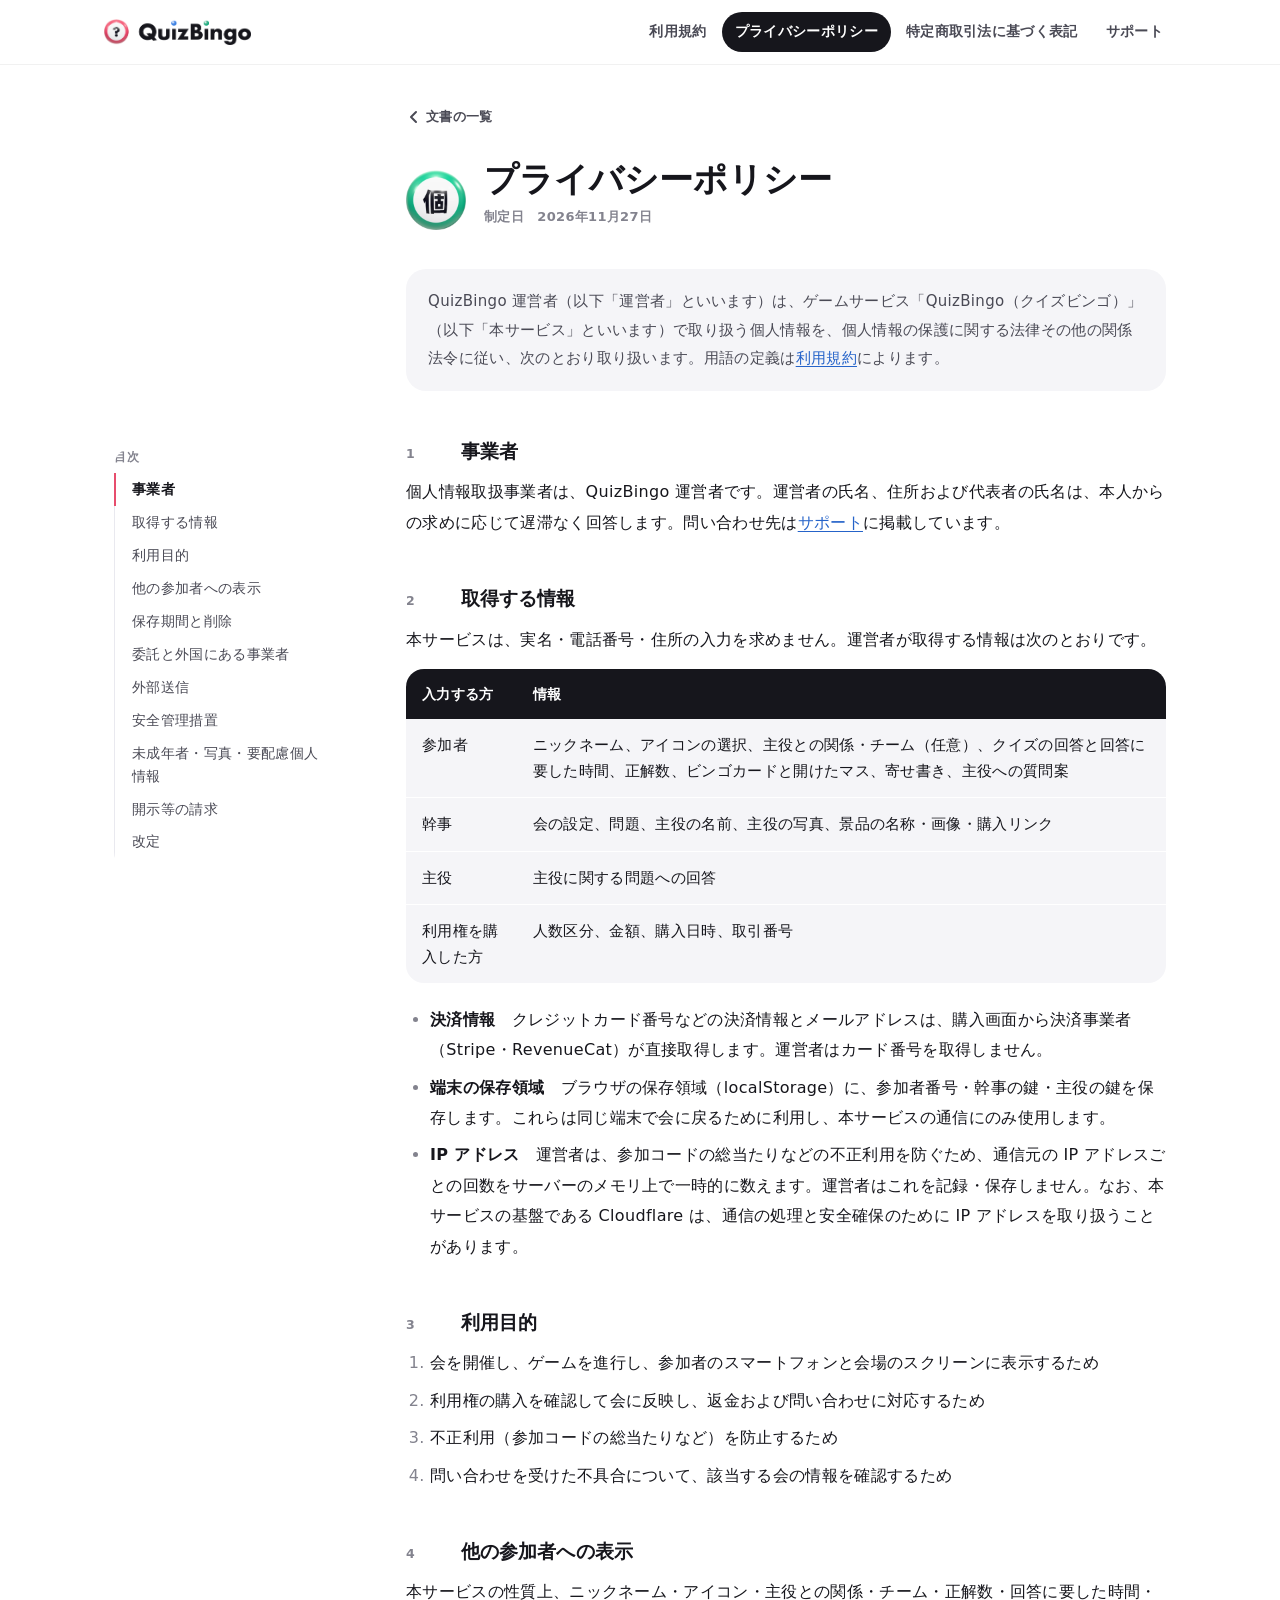
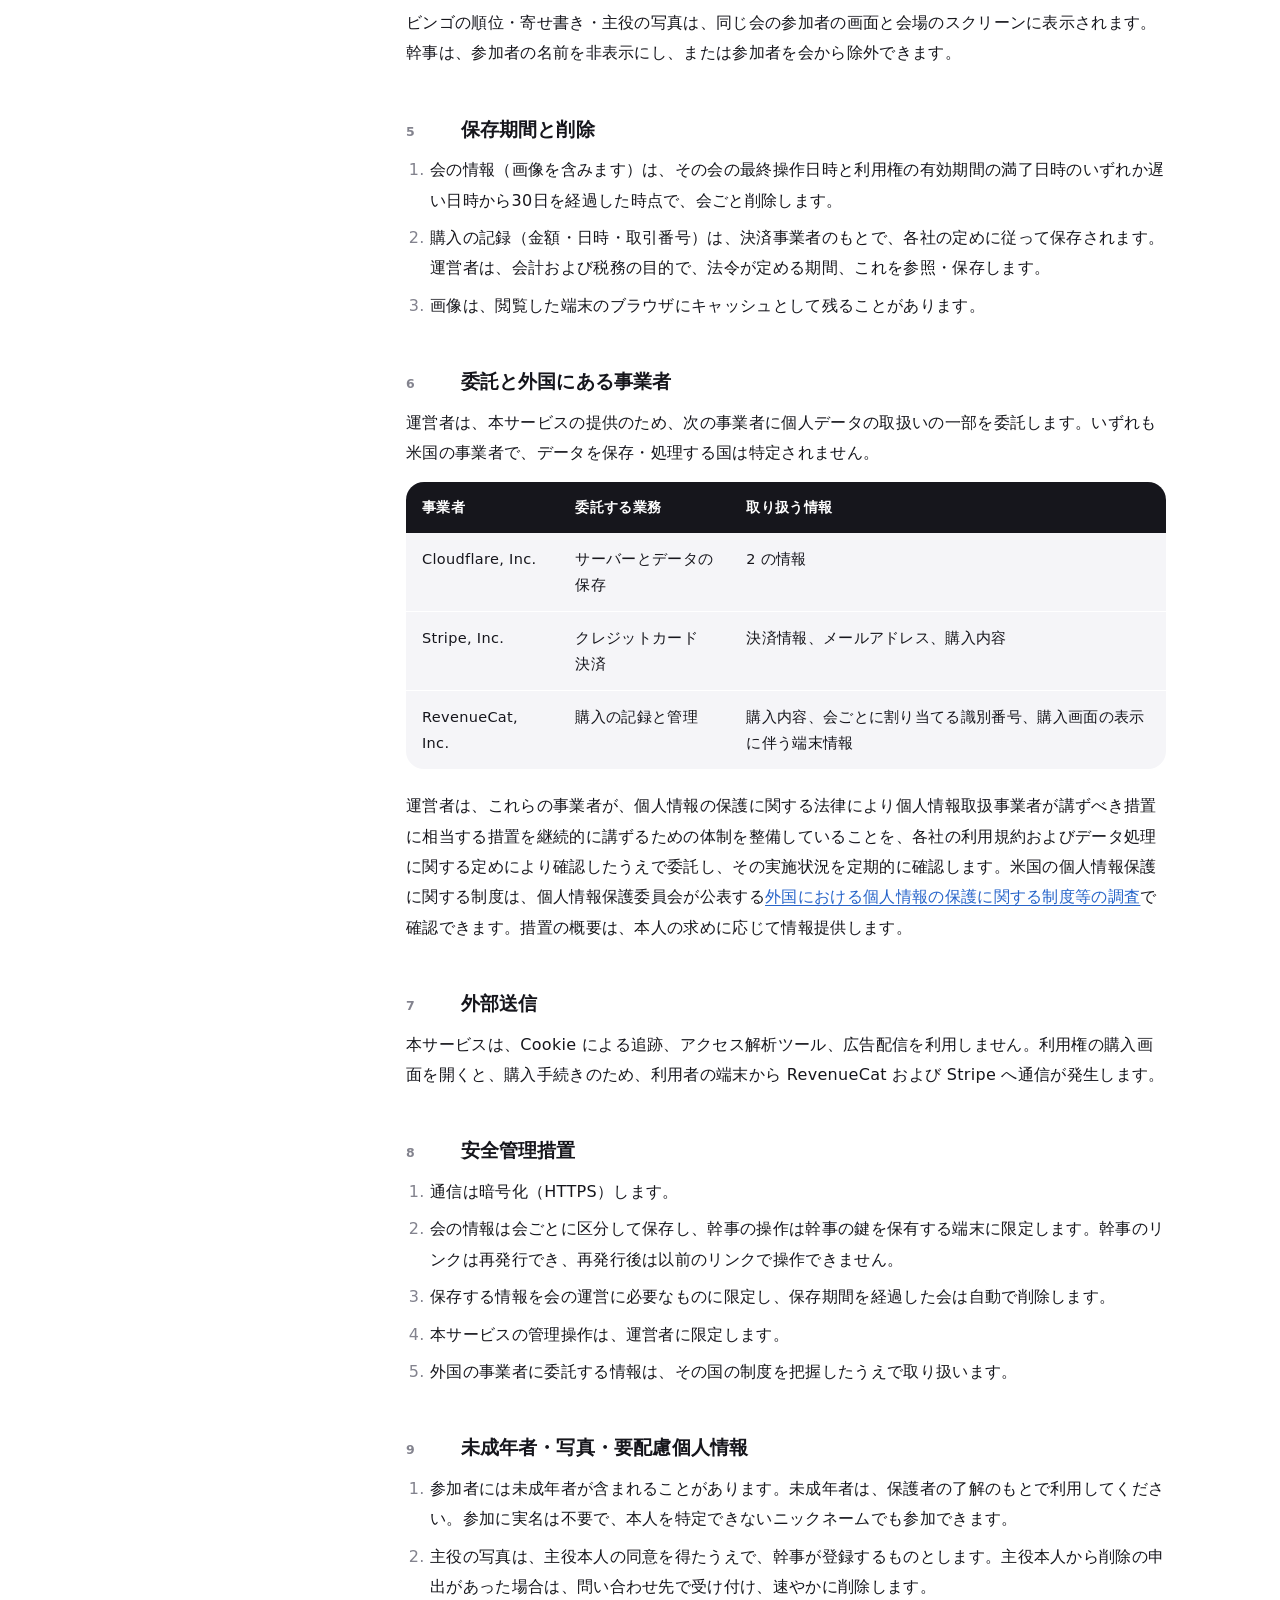
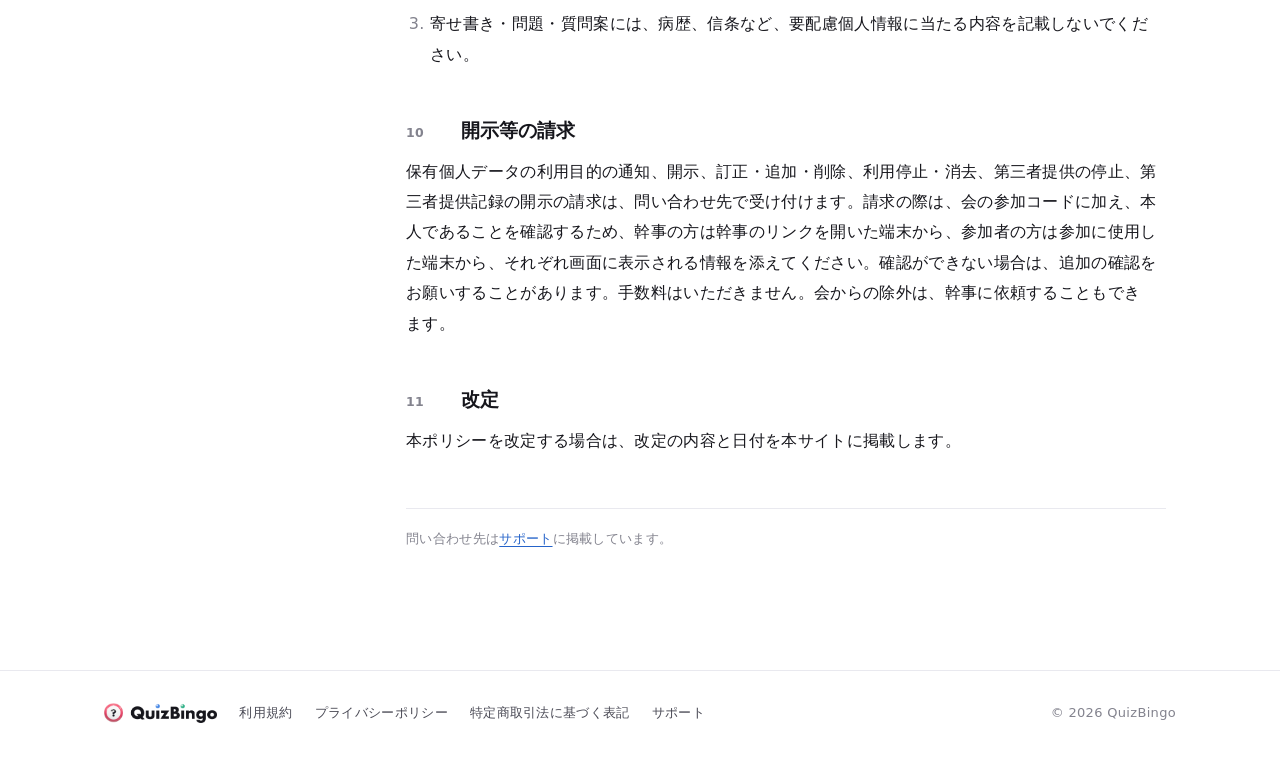
==== privacy.html @ da32c4c9 "QuizBingo（クイズビンゴ）の公式サイトを公開する（利用規約・プライバシーポリシー・特定商取引法に基づく表記・サポート） Co-Authored-By: Claude Opus 5.5 <nor" ====
<!doctype html>
<html lang="ja">
<head>
<meta charset="utf-8">
<meta name="viewport" content="width=device-width,initial-scale=1,viewport-fit=cover">
<title>プライバシーポリシー｜QuizBingo（クイズビンゴ）</title>
<meta name="description" content="QuizBingo（クイズビンゴ）における個人情報の取扱い。取得する情報、利用目的、保存期間、委託先を定めます。">
<link rel="icon" href="assets/icon.png">
<link rel="apple-touch-icon" href="assets/icon.png">
<link rel="stylesheet" href="assets/site.css">
<script src="assets/site.js" defer></script>
</head>
<body>
<header class="top"><div class="wrap">
  <a href="./" aria-label="QuizBingo 公式サイト"><img class="logo" src="assets/logo.png" alt="QuizBingo" width="907" height="160"></a>
  <nav aria-label="文書"><a href="terms.html">利用規約</a><a href="privacy.html" aria-current="page">プライバシーポリシー</a><a href="tokushoho.html">特定商取引法に基づく表記</a><a href="support.html">サポート</a></nav>
</div></header>

<main class="doc has-toc">
<div class="doc-lead">
<a class="back" href="./"><svg viewBox="0 0 16 16" aria-hidden="true"><path d="M10 3 5 8l5 5"/></svg>文書の一覧</a>
<div class="doc-head">
  <img src="assets/balls/d-privacy.webp" alt="" width="64" height="64">
  <h1>プライバシーポリシー</h1>
  <p>制定日　2026年11月27日</p>
</div>

<p class="intro">QuizBingo 運営者（以下「運営者」といいます）は、ゲームサービス「QuizBingo（クイズビンゴ）」（以下「本サービス」といいます）で取り扱う個人情報を、個人情報の保護に関する法律その他の関係法令に従い、次のとおり取り扱います。用語の定義は<a href="terms.html">利用規約</a>によります。</p>
</div>

<nav class="toc" aria-label="目次"><b>目次</b><ol>
<li><a href="#p1">事業者</a></li><li><a href="#p2">取得する情報</a></li><li><a href="#p3">利用目的</a></li><li><a href="#p4">他の参加者への表示</a></li>
<li><a href="#p5">保存期間と削除</a></li><li><a href="#p6">委託と外国にある事業者</a></li><li><a href="#p7">外部送信</a></li><li><a href="#p8">安全管理措置</a></li>
<li><a href="#p9">未成年者・写真・要配慮個人情報</a></li><li><a href="#p10">開示等の請求</a></li><li><a href="#p11">改定</a></li>
</ol></nav>

<div class="doc-body">
<h2 id="p1"><span class="no">1</span>事業者</h2>
<p>個人情報取扱事業者は、QuizBingo 運営者です。運営者の氏名、住所および代表者の氏名は、本人からの求めに応じて遅滞なく回答します。問い合わせ先は<a href="support.html">サポート</a>に掲載しています。</p>

<h2 id="p2"><span class="no">2</span>取得する情報</h2>
<p>本サービスは、実名・電話番号・住所の入力を求めません。運営者が取得する情報は次のとおりです。</p>
<div class="table-scroll"><table>
<thead><tr><th>入力する方</th><th>情報</th></tr></thead>
<tbody>
<tr><td>参加者</td><td>ニックネーム、アイコンの選択、主役との関係・チーム（任意）、クイズの回答と回答に要した時間、正解数、ビンゴカードと開けたマス、寄せ書き、主役への質問案</td></tr>
<tr><td>幹事</td><td>会の設定、問題、主役の名前、主役の写真、景品の名称・画像・購入リンク</td></tr>
<tr><td>主役</td><td>主役に関する問題への回答</td></tr>
<tr><td>利用権を購入した方</td><td>人数区分、金額、購入日時、取引番号</td></tr>
</tbody>
</table></div>
<ul>
<li><strong>決済情報</strong>　クレジットカード番号などの決済情報とメールアドレスは、購入画面から決済事業者（Stripe・RevenueCat）が直接取得します。運営者はカード番号を取得しません。</li>
<li><strong>端末の保存領域</strong>　ブラウザの保存領域（localStorage）に、参加者番号・幹事の鍵・主役の鍵を保存します。これらは同じ端末で会に戻るために利用し、本サービスの通信にのみ使用します。</li>
<li><strong>IP アドレス</strong>　運営者は、参加コードの総当たりなどの不正利用を防ぐため、通信元の IP アドレスごとの回数をサーバーのメモリ上で一時的に数えます。運営者はこれを記録・保存しません。なお、本サービスの基盤である Cloudflare は、通信の処理と安全確保のために IP アドレスを取り扱うことがあります。</li>
</ul>

<h2 id="p3"><span class="no">3</span>利用目的</h2>
<ol>
<li>会を開催し、ゲームを進行し、参加者のスマートフォンと会場のスクリーンに表示するため</li>
<li>利用権の購入を確認して会に反映し、返金および問い合わせに対応するため</li>
<li>不正利用（参加コードの総当たりなど）を防止するため</li>
<li>問い合わせを受けた不具合について、該当する会の情報を確認するため</li>
</ol>

<h2 id="p4"><span class="no">4</span>他の参加者への表示</h2>
<p>本サービスの性質上、ニックネーム・アイコン・主役との関係・チーム・正解数・回答に要した時間・ビンゴの順位・寄せ書き・主役の写真は、同じ会の参加者の画面と会場のスクリーンに表示されます。幹事は、参加者の名前を非表示にし、または参加者を会から除外できます。</p>

<h2 id="p5"><span class="no">5</span>保存期間と削除</h2>
<ol>
<li>会の情報（画像を含みます）は、その会の最終操作日時と利用権の有効期間の満了日時のいずれか遅い日時から30日を経過した時点で、会ごと削除します。</li>
<li>購入の記録（金額・日時・取引番号）は、決済事業者のもとで、各社の定めに従って保存されます。運営者は、会計および税務の目的で、法令が定める期間、これを参照・保存します。</li>
<li>画像は、閲覧した端末のブラウザにキャッシュとして残ることがあります。</li>
</ol>

<h2 id="p6"><span class="no">6</span>委託と外国にある事業者</h2>
<p>運営者は、本サービスの提供のため、次の事業者に個人データの取扱いの一部を委託します。いずれも米国の事業者で、データを保存・処理する国は特定されません。</p>
<div class="table-scroll"><table>
<thead><tr><th>事業者</th><th>委託する業務</th><th>取り扱う情報</th></tr></thead>
<tbody>
<tr><td>Cloudflare, Inc.</td><td>サーバーとデータの保存</td><td>2 の情報</td></tr>
<tr><td>Stripe, Inc.</td><td>クレジットカード決済</td><td>決済情報、メールアドレス、購入内容</td></tr>
<tr><td>RevenueCat, Inc.</td><td>購入の記録と管理</td><td>購入内容、会ごとに割り当てる識別番号、購入画面の表示に伴う端末情報</td></tr>
</tbody>
</table></div>
<p>運営者は、これらの事業者が、個人情報の保護に関する法律により個人情報取扱事業者が講ずべき措置に相当する措置を継続的に講ずるための体制を整備していることを、各社の利用規約およびデータ処理に関する定めにより確認したうえで委託し、その実施状況を定期的に確認します。米国の個人情報保護に関する制度は、個人情報保護委員会が公表する<a href="https://www.ppc.go.jp/personalinfo/legal/kaiseihogohou/#gaikoku" target="_blank" rel="noopener">外国における個人情報の保護に関する制度等の調査</a>で確認できます。措置の概要は、本人の求めに応じて情報提供します。</p>

<h2 id="p7"><span class="no">7</span>外部送信</h2>
<p>本サービスは、Cookie による追跡、アクセス解析ツール、広告配信を利用しません。利用権の購入画面を開くと、購入手続きのため、利用者の端末から RevenueCat および Stripe へ通信が発生します。</p>

<h2 id="p8"><span class="no">8</span>安全管理措置</h2>
<ol>
<li>通信は暗号化（HTTPS）します。</li>
<li>会の情報は会ごとに区分して保存し、幹事の操作は幹事の鍵を保有する端末に限定します。幹事のリンクは再発行でき、再発行後は以前のリンクで操作できません。</li>
<li>保存する情報を会の運営に必要なものに限定し、保存期間を経過した会は自動で削除します。</li>
<li>本サービスの管理操作は、運営者に限定します。</li>
<li>外国の事業者に委託する情報は、その国の制度を把握したうえで取り扱います。</li>
</ol>

<h2 id="p9"><span class="no">9</span>未成年者・写真・要配慮個人情報</h2>
<ol>
<li>参加者には未成年者が含まれることがあります。未成年者は、保護者の了解のもとで利用してください。参加に実名は不要で、本人を特定できないニックネームでも参加できます。</li>
<li>主役の写真は、主役本人の同意を得たうえで、幹事が登録するものとします。主役本人から削除の申出があった場合は、問い合わせ先で受け付け、速やかに削除します。</li>
<li>寄せ書き・問題・質問案には、病歴、信条など、要配慮個人情報に当たる内容を記載しないでください。</li>
</ol>

<h2 id="p10"><span class="no">10</span>開示等の請求</h2>
<p>保有個人データの利用目的の通知、開示、訂正・追加・削除、利用停止・消去、第三者提供の停止、第三者提供記録の開示の請求は、問い合わせ先で受け付けます。請求の際は、会の参加コードに加え、本人であることを確認するため、幹事の方は幹事のリンクを開いた端末から、参加者の方は参加に使用した端末から、それぞれ画面に表示される情報を添えてください。確認ができない場合は、追加の確認をお願いすることがあります。手数料はいただきません。会からの除外は、幹事に依頼することもできます。</p>

<h2 id="p11"><span class="no">11</span>改定</h2>
<p>本ポリシーを改定する場合は、改定の内容と日付を本サイトに掲載します。</p>

<p class="meta">問い合わせ先は<a href="support.html">サポート</a>に掲載しています。</p>
</div>
</main>

<footer class="foot"><div class="wrap">
  <img src="assets/logo.png" alt="QuizBingo" width="907" height="160">
  <a href="terms.html">利用規約</a><a href="privacy.html">プライバシーポリシー</a><a href="tokushoho.html">特定商取引法に基づく表記</a><a href="support.html">サポート</a>
  <span class="copy">© 2026 QuizBingo</span>
</div></footer>
</body>
</html>
---- assets/site.css ----
/*
 * QuizBingo 公式サイト（GitHub Pages）。アプリと同じ白い地・宝石の色・立体の玉で組む。
 * 外部の書体は読み込まない（閲覧者の情報を外部へ送らないため。プライバシーポリシー 6）。
 */
:root{
  color-scheme:light;
  --ink:#16161C; --ink2:#4A4A55; --mute:#83838E; --line:#E9E9EF; --sf:#F5F5F8; --sf2:#EDEDF2; --bg:#FFFFFF;
  --ruby:#E74D6D; --ruby-d:#C93152; --sapphire:#377EE3; --sapphire-d:#2563C9; --emerald:#12AC80; --amethyst:#9462D3; --topaz:#F5AE39;
  --f:"Hiragino Sans","Hiragino Kaku Gothic ProN","Noto Sans JP","Yu Gothic UI","Meiryo",system-ui,sans-serif;
  --num:"Avenir Next","Helvetica Neue","Segoe UI",system-ui,sans-serif;
  --ease:cubic-bezier(.23,1,.32,1);
  --maxw:1120px;
  --head:64px;
}
*{box-sizing:border-box}
html{-webkit-text-size-adjust:100%;scroll-behavior:smooth;scroll-padding-top:calc(var(--head) + 20px)}
body{margin:0;background:var(--bg);color:var(--ink);font-family:var(--f);font-size:16px;line-height:1.9;letter-spacing:.02em;-webkit-font-smoothing:antialiased;text-rendering:optimizeLegibility;line-break:strict}
a{color:inherit}
img{max-width:100%;display:block}
h1,h2,h3,b{font-feature-settings:"palt";letter-spacing:.01em}
h1,h2,h3{word-break:auto-phrase;text-wrap:balance}
p,li,td{text-wrap:pretty}
:focus-visible{outline:2px solid var(--sapphire);outline-offset:3px;border-radius:8px}
.wrap{max-width:var(--maxw);margin:0 auto;padding:0 24px}

/* ---------- 上の帯（透ける素材。下の文が流れて見える） ---------- */
.top{position:sticky;top:0;z-index:10;background:rgba(255,255,255,.78);backdrop-filter:saturate(180%) blur(20px);-webkit-backdrop-filter:saturate(180%) blur(20px);box-shadow:0 1px 0 rgba(22,22,28,.06)}
.top .wrap{display:flex;align-items:center;gap:18px;height:var(--head)}
.top .logo{height:26px;width:auto}
.top nav{margin-left:auto;display:flex;gap:2px}
.top nav a{font-size:13.5px;font-weight:700;color:var(--ink2);text-decoration:none;padding:7px 13px;border-radius:99px;transition:background-color 160ms ease,color 160ms ease}
.top nav a[aria-current="page"]{background:var(--ink);color:#fff}
@media (hover:hover) and (pointer:fine){.top nav a:not([aria-current]):hover{background:var(--sf);color:var(--ink)}}
@media (max-width:760px){.top nav{display:none}}

/* ---------- 入口（文書の一覧） ---------- */
.hero{position:relative;padding:92px 0 60px;text-align:center}
.hero-bg{position:absolute;inset:0 0 -40px;overflow:hidden;pointer-events:none;-webkit-mask-image:linear-gradient(#000 55%,transparent);mask-image:linear-gradient(#000 55%,transparent)}
.hero-bg::before{content:"";position:absolute;inset:0;background-image:radial-gradient(rgba(22,22,28,.075) 1px,transparent 1.3px);background-size:22px 22px;-webkit-mask-image:radial-gradient(ellipse 60% 70% at 50% 38%,#000 25%,transparent 72%);mask-image:radial-gradient(ellipse 60% 70% at 50% 38%,#000 25%,transparent 72%)}
.hero .orb{position:absolute;border-radius:50%;filter:blur(64px);opacity:.26}
.hero .orb.a{width:360px;height:360px;background:var(--ruby);left:-110px;top:-70px}
.hero .orb.b{width:320px;height:320px;background:var(--sapphire);right:-90px;top:30px}
.hero .orb.c{width:260px;height:260px;background:var(--emerald);left:50%;margin-left:-130px;top:62%}
.hero .wrap{position:relative}
.hero-ball{width:128px;height:128px;margin:0 auto 26px;filter:drop-shadow(0 24px 22px rgba(231,77,109,.26));animation:arrive 900ms var(--ease) both}
.hero h1{margin:0;font-family:"Futura","Avenir Next",var(--f);font-weight:800;font-size:clamp(40px,6.2vw,62px);letter-spacing:-.02em;line-height:1.05;animation:rise 700ms var(--ease) 80ms both}
.hero h1 small{display:block;font-family:var(--f);font-size:clamp(15px,1.9vw,19px);font-weight:800;letter-spacing:.14em;color:var(--ink2);margin-top:14px}
.hero .lead{margin:18px auto 0;max-width:34em;color:var(--ink2);font-size:15.5px;font-weight:600;line-height:1.95;word-break:auto-phrase;text-wrap:balance;animation:rise 700ms var(--ease) 140ms both}
@keyframes arrive{from{opacity:0;transform:translateY(-14px) scale(.94) rotate(-10deg)}}
@keyframes rise{from{opacity:0;transform:translateY(12px)}}

.cards{display:grid;grid-template-columns:repeat(2,minmax(0,1fr));gap:14px;max-width:900px;margin:0 auto;padding:6px 0 36px}
.card.primary{grid-column:1/-1}
@media (max-width:720px){.cards{grid-template-columns:1fr}}
.card{position:relative;display:grid;grid-template-columns:68px minmax(0,1fr) 20px;gap:4px 18px;align-items:center;padding:20px 22px 20px 20px;border-radius:24px;background:var(--sf);text-decoration:none;color:var(--ink);transition:transform 220ms var(--ease),box-shadow 220ms var(--ease),background-color 220ms ease;animation:rise 620ms var(--ease) both;animation-delay:calc(var(--i,0) * 60ms + 200ms)}
.card:active{transform:scale(.985);transition-duration:120ms}
.card img{grid-row:span 2;width:68px;height:68px;transition:transform 420ms var(--ease)}
.card b{font-size:17.5px;font-weight:800;line-height:1.45;align-self:end}
.card span{grid-column:2;font-size:13.5px;color:var(--ink2);line-height:1.7;align-self:start}
.card .go{grid-column:3;grid-row:1/span 2;width:16px;height:16px;fill:none;stroke:currentColor;stroke-width:2;stroke-linecap:round;stroke-linejoin:round;opacity:.35;transition:transform 220ms var(--ease),opacity 220ms ease}
.card.primary{background:var(--ink);color:#fff;padding-top:24px;padding-bottom:24px}
.card.primary span{color:rgba(255,255,255,.7)}
.card.primary .go{opacity:.7}
@media (hover:hover) and (pointer:fine){
  .card:hover{background:#fff;transform:translateY(-2px);box-shadow:0 0 0 1px rgba(22,22,28,.07),0 20px 40px -24px rgba(22,22,28,.36)}
  .card.primary:hover{background:#24242C}
  .card:hover img{transform:rotate(-8deg) scale(1.05)}
  .card:hover .go{transform:translateX(3px);opacity:.8}
}
.note{color:var(--mute);font-size:13px;text-align:center;margin:6px 0 80px;line-height:1.9}

/* ---------- 文書 ---------- */
.doc{max-width:808px;margin:0 auto;padding:36px 24px 104px}
.doc-lead,.doc-body{min-width:0}
.doc .back{display:inline-flex;align-items:center;gap:4px;margin:0 0 22px -6px;padding:5px 12px 5px 6px;border-radius:99px;font-size:13px;font-weight:700;color:var(--ink2);text-decoration:none;transition:background-color 160ms ease,transform 160ms var(--ease)}
.back svg{width:16px;height:16px;fill:none;stroke:currentColor;stroke-width:2;stroke-linecap:round;stroke-linejoin:round}
.back:active{transform:scale(.97)}
@media (hover:hover) and (pointer:fine){.back:hover{background:var(--sf);color:var(--ink)}}
.doc-head{display:grid;grid-template-columns:60px 1fr;gap:2px 18px;align-items:center;margin-bottom:26px}
.doc-head img{grid-row:span 2;width:60px;height:60px}
.doc-head h1{margin:0;font-size:clamp(26px,3.4vw,34px);font-weight:900;letter-spacing:0;line-height:1.35}
.doc-head p{margin:0;color:var(--mute);font-size:13px;font-weight:600}
.doc .intro{font-size:15px;color:var(--ink2);background:var(--sf);border-radius:20px;padding:18px 22px;margin:0 0 12px}

/* 目次：狭い画面は本文の前の囲み、広い画面は左の列に固定し、読んでいる条を示す */
.toc{border-radius:20px;border:1px solid var(--line);padding:16px 22px;margin:18px 0 8px;font-size:14px;line-height:1.7}
.toc b{display:block;font-size:12px;color:var(--mute);letter-spacing:.12em;margin-bottom:6px}
.toc ol{margin:0;padding-left:1.5em;columns:2;column-gap:28px}
.toc li{margin:3px 0;break-inside:avoid}
.toc li::marker{font-family:var(--num);font-size:12px;color:var(--mute)}
.doc .toc a{text-decoration:none;color:var(--ink2);transition:color 160ms ease}
@media (hover:hover) and (pointer:fine){.doc .toc a:hover{color:var(--ink)}}
@media (max-width:620px){.toc ol{columns:1}}
@media (min-width:1120px){
  .doc.has-toc{max-width:1120px;display:grid;grid-template-columns:220px minmax(0,760px);column-gap:72px;justify-content:center;grid-template-areas:". lead" "toc body"}
  .doc.has-toc .doc-lead{grid-area:lead}
  .doc.has-toc .doc-body{grid-area:body}
  .doc.has-toc .toc{grid-area:toc;align-self:start;position:sticky;top:calc(var(--head) + 28px);margin:44px 0 0;padding:0;border:0;max-height:calc(100vh - var(--head) - 56px);overflow:auto}
  .doc.has-toc .toc ol{columns:1;padding:0;list-style:none;border-left:1px solid var(--line)}
  .doc.has-toc .toc li{margin:0}
  .doc.has-toc .toc a[aria-current="true"]{color:var(--ink);font-weight:800}
  .doc.has-toc .toc a{display:block;padding:5px 0 5px 16px;margin-left:-1px;border-left:2px solid transparent;font-size:13.5px}
  .doc.has-toc .toc a[aria-current="true"]{border-left-color:var(--ruby)}
}

.doc h2{font-size:19px;font-weight:800;margin:46px 0 12px;display:flex;align-items:baseline;gap:12px;line-height:1.5}
.doc h2 .no{flex:none;font-family:var(--num);font-size:12.5px;font-weight:700;color:var(--mute);min-width:3.4em;font-feature-settings:"tnum"}
.doc-body > h2:first-child{margin-top:34px}
.doc h3{font-size:16px;font-weight:800;margin:24px 0 8px}
.doc p{margin:0 0 14px}
.doc ol,.doc ul{margin:0 0 14px;padding-left:1.5em}
.doc li{margin:7px 0}
.doc li::marker{font-family:var(--num);color:var(--mute);font-feature-settings:"tnum"}
.doc ol ol{list-style:lower-roman;margin-top:6px}
.doc strong{font-weight:800}
.doc table{width:100%;border-collapse:separate;border-spacing:0;margin:10px 0 22px;font-size:14.5px;border-radius:18px;overflow:hidden;background:var(--sf)}
.doc th,.doc td{padding:13px 16px;border-bottom:1px solid #fff;text-align:left;vertical-align:top;line-height:1.8}
.doc thead th{background:var(--ink);color:#fff;font-weight:800;font-size:13.5px}
.doc tbody th{width:11em;font-weight:800;color:var(--ink);background:var(--sf2)}
.doc tr:last-child td,.doc tr:last-child th{border-bottom:0}
@media (max-width:620px){
  .doc table.kv,.doc table.kv tbody,.doc table.kv tr,.doc table.kv th,.doc table.kv td{display:block;width:auto}
  .doc table.kv th{padding-bottom:2px;border-bottom:0}
  .doc table.kv td{padding-top:4px}
  .table-scroll{overflow-x:auto}
}
.doc .meta{margin-top:52px;padding-top:18px;border-top:1px solid var(--line);color:var(--mute);font-size:13px}
.doc a{color:var(--sapphire-d);text-underline-offset:3px;text-decoration-thickness:1px}
.pending{background:#FFF4D6;border-radius:6px;padding:0 4px}

/* ---------- 下の帯 ---------- */
.foot{border-top:1px solid var(--line);padding:30px 0 calc(42px + env(safe-area-inset-bottom));color:var(--mute);font-size:13px}
.foot .wrap{display:flex;flex-wrap:wrap;gap:10px 22px;align-items:center}
.foot img{height:20px;width:auto}
.foot a{color:var(--ink2);text-decoration:none}
@media (hover:hover) and (pointer:fine){.foot a:hover{color:var(--ink);text-decoration:underline;text-underline-offset:3px}}
.foot .copy{margin-left:auto;font-family:var(--num)}

@media (prefers-reduced-motion:reduce){
  html{scroll-behavior:auto}
  .hero-ball,.hero h1,.hero .lead,.card{animation:none}
  .card,.card img,.card .go,.back{transition:none}
}
@media (prefers-reduced-transparency:reduce){
  .top{background:#fff;backdrop-filter:none;-webkit-backdrop-filter:none}
}
@media print{
  .top,.foot,.toc,.back,.hero-bg{display:none}
  body{font-size:11pt;line-height:1.75;color:#000}
  .doc{display:block;max-width:none;padding:0}
  .doc .intro{background:none;padding:0}
  .doc a{color:#000}
  .doc h2{break-after:avoid}
}
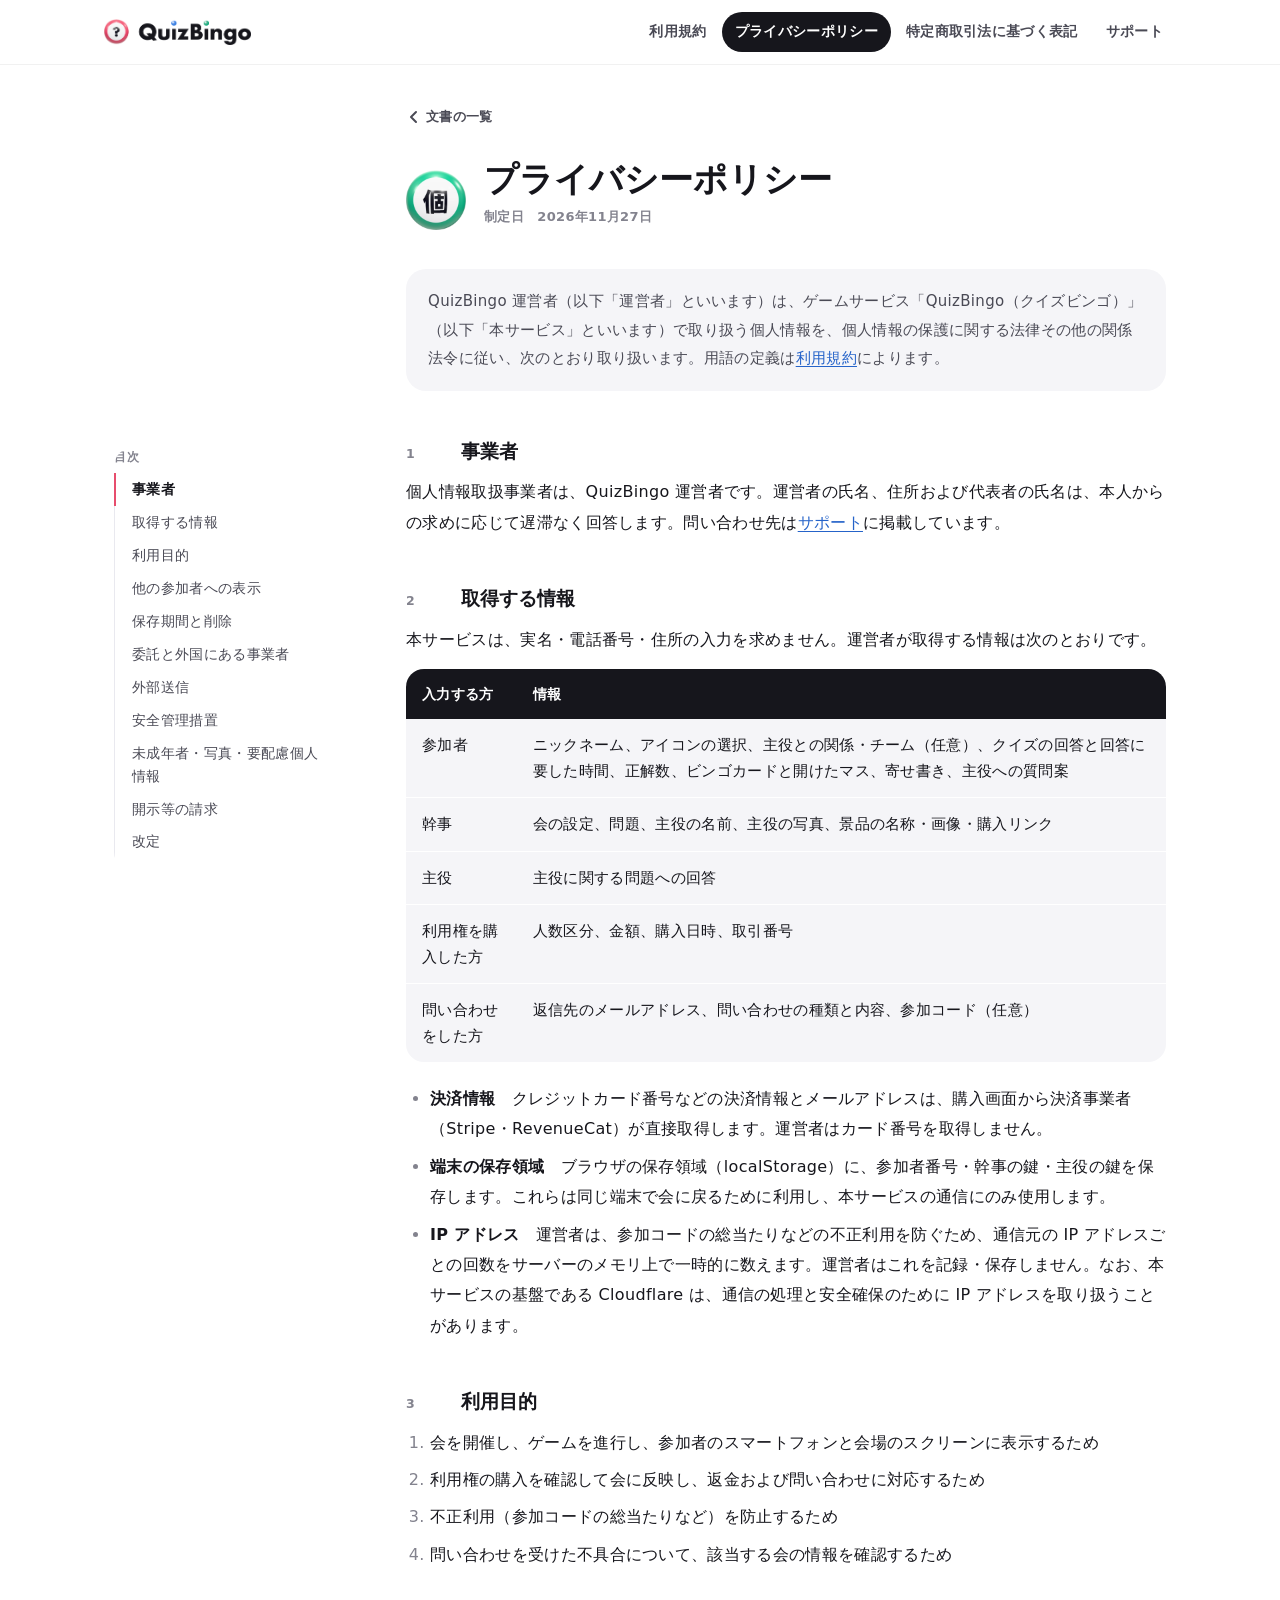
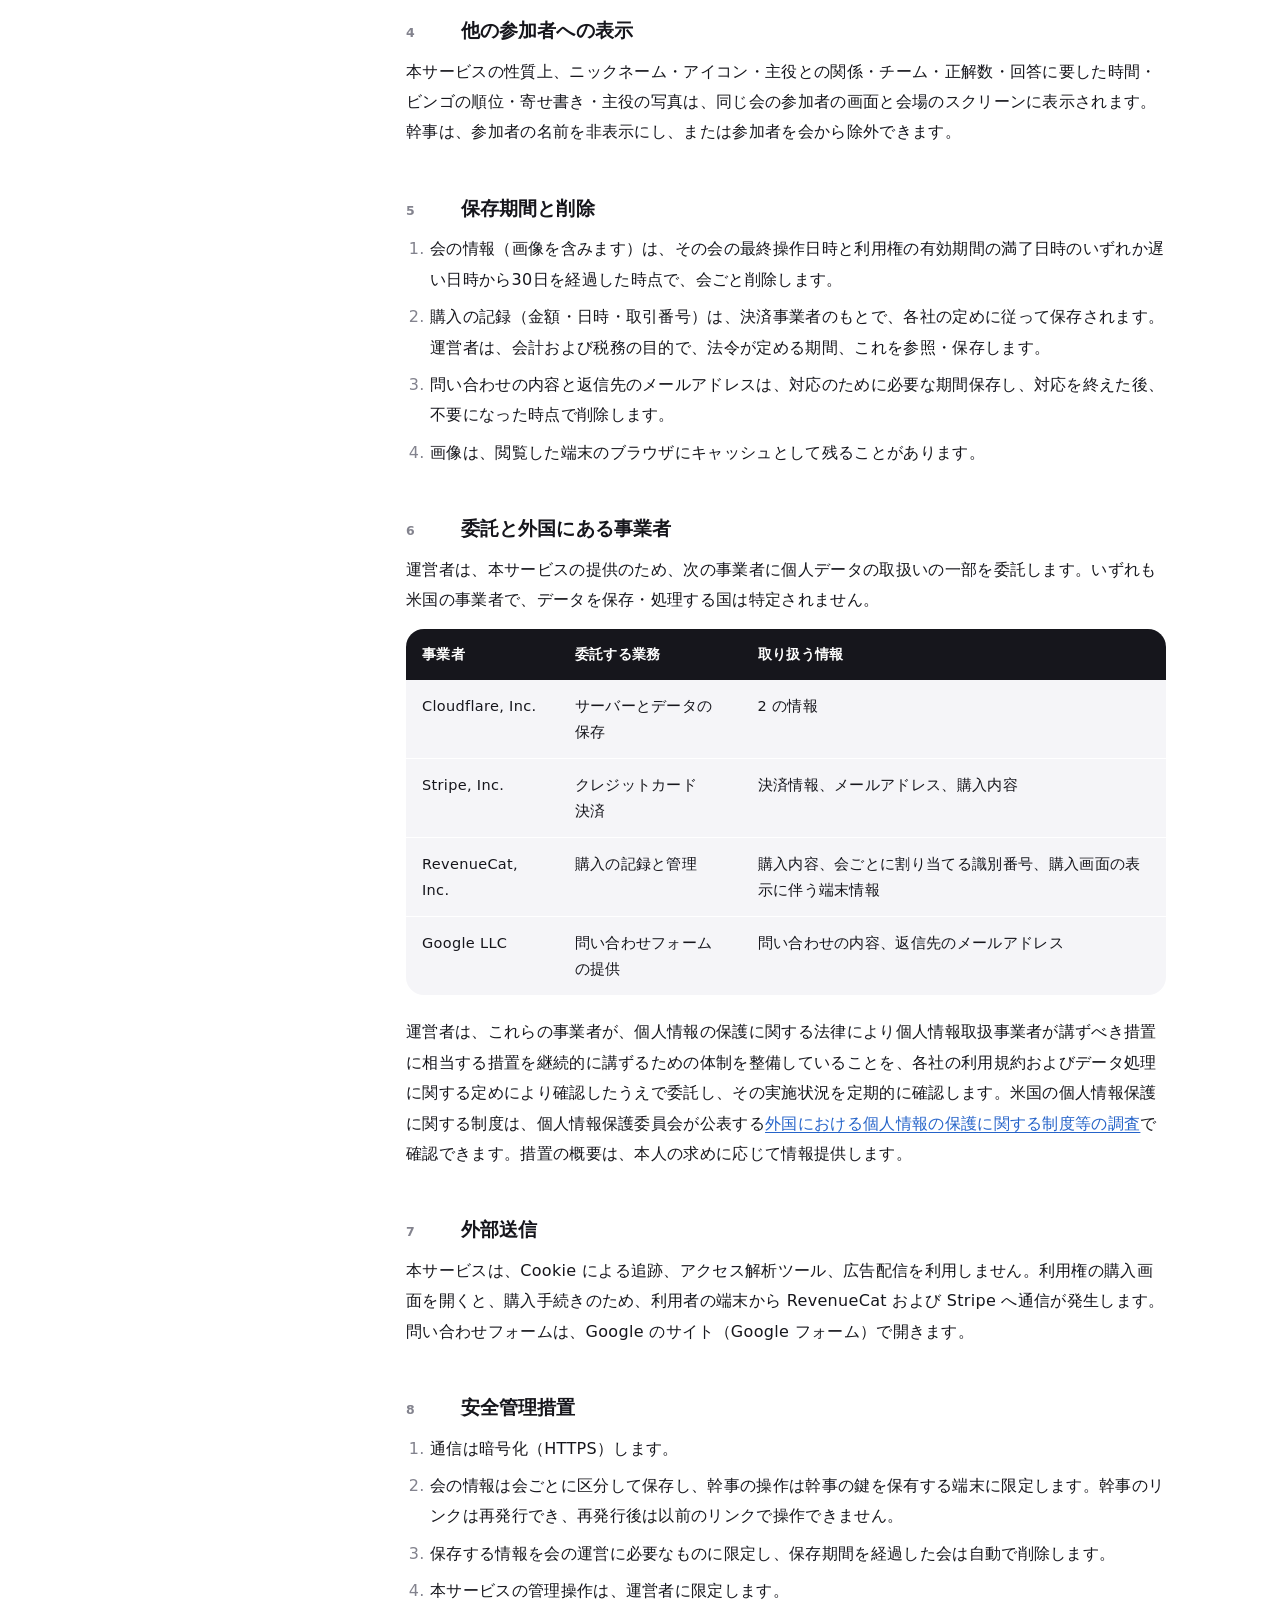
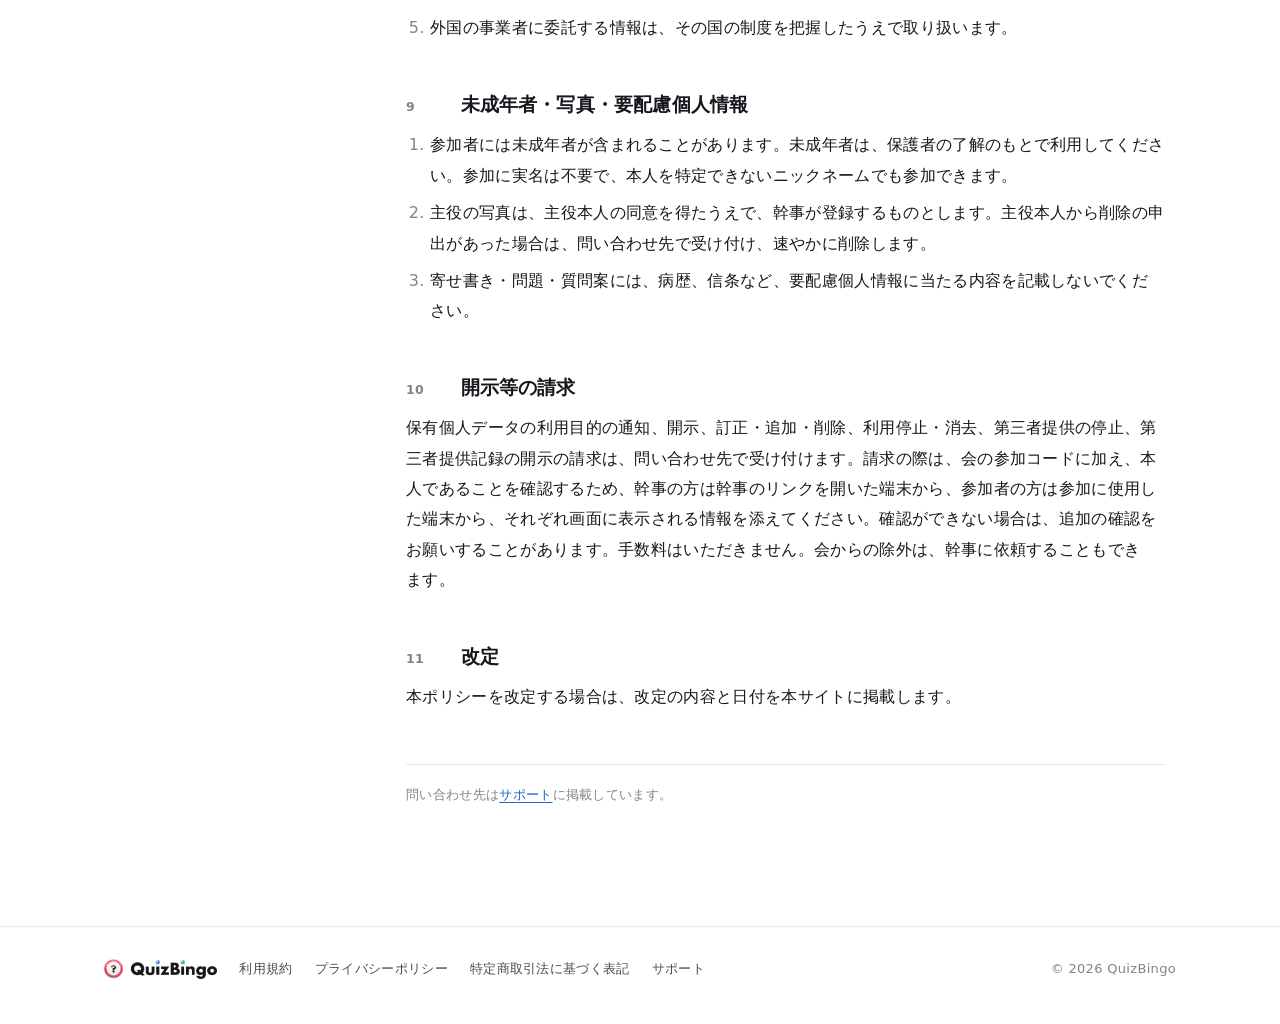
==== commit 73220ba2: "問い合わせ先を Google フォームにし、アプリの住所を quizbingo.pages.dev にする プライバシーポリシーに、問い合わせで取得する情報・Google への委託・保存期間を足す。 " ====
--- a/privacy.html
+++ b/privacy.html
@@ -47,6 +47,7 @@
 <tr><td>幹事</td><td>会の設定、問題、主役の名前、主役の写真、景品の名称・画像・購入リンク</td></tr>
 <tr><td>主役</td><td>主役に関する問題への回答</td></tr>
 <tr><td>利用権を購入した方</td><td>人数区分、金額、購入日時、取引番号</td></tr>
+<tr><td>問い合わせをした方</td><td>返信先のメールアドレス、問い合わせの種類と内容、参加コード（任意）</td></tr>
 </tbody>
 </table></div>
 <ul>
@@ -70,6 +71,7 @@
 <ol>
 <li>会の情報（画像を含みます）は、その会の最終操作日時と利用権の有効期間の満了日時のいずれか遅い日時から30日を経過した時点で、会ごと削除します。</li>
 <li>購入の記録（金額・日時・取引番号）は、決済事業者のもとで、各社の定めに従って保存されます。運営者は、会計および税務の目的で、法令が定める期間、これを参照・保存します。</li>
+<li>問い合わせの内容と返信先のメールアドレスは、対応のために必要な期間保存し、対応を終えた後、不要になった時点で削除します。</li>
 <li>画像は、閲覧した端末のブラウザにキャッシュとして残ることがあります。</li>
 </ol>
 
@@ -81,12 +83,13 @@
 <tr><td>Cloudflare, Inc.</td><td>サーバーとデータの保存</td><td>2 の情報</td></tr>
 <tr><td>Stripe, Inc.</td><td>クレジットカード決済</td><td>決済情報、メールアドレス、購入内容</td></tr>
 <tr><td>RevenueCat, Inc.</td><td>購入の記録と管理</td><td>購入内容、会ごとに割り当てる識別番号、購入画面の表示に伴う端末情報</td></tr>
+<tr><td>Google LLC</td><td>問い合わせフォームの提供</td><td>問い合わせの内容、返信先のメールアドレス</td></tr>
 </tbody>
 </table></div>
 <p>運営者は、これらの事業者が、個人情報の保護に関する法律により個人情報取扱事業者が講ずべき措置に相当する措置を継続的に講ずるための体制を整備していることを、各社の利用規約およびデータ処理に関する定めにより確認したうえで委託し、その実施状況を定期的に確認します。米国の個人情報保護に関する制度は、個人情報保護委員会が公表する<a href="https://www.ppc.go.jp/personalinfo/legal/kaiseihogohou/#gaikoku" target="_blank" rel="noopener">外国における個人情報の保護に関する制度等の調査</a>で確認できます。措置の概要は、本人の求めに応じて情報提供します。</p>
 
 <h2 id="p7"><span class="no">7</span>外部送信</h2>
-<p>本サービスは、Cookie による追跡、アクセス解析ツール、広告配信を利用しません。利用権の購入画面を開くと、購入手続きのため、利用者の端末から RevenueCat および Stripe へ通信が発生します。</p>
+<p>本サービスは、Cookie による追跡、アクセス解析ツール、広告配信を利用しません。利用権の購入画面を開くと、購入手続きのため、利用者の端末から RevenueCat および Stripe へ通信が発生します。問い合わせフォームは、Google のサイト（Google フォーム）で開きます。</p>
 
 <h2 id="p8"><span class="no">8</span>安全管理措置</h2>
 <ol>
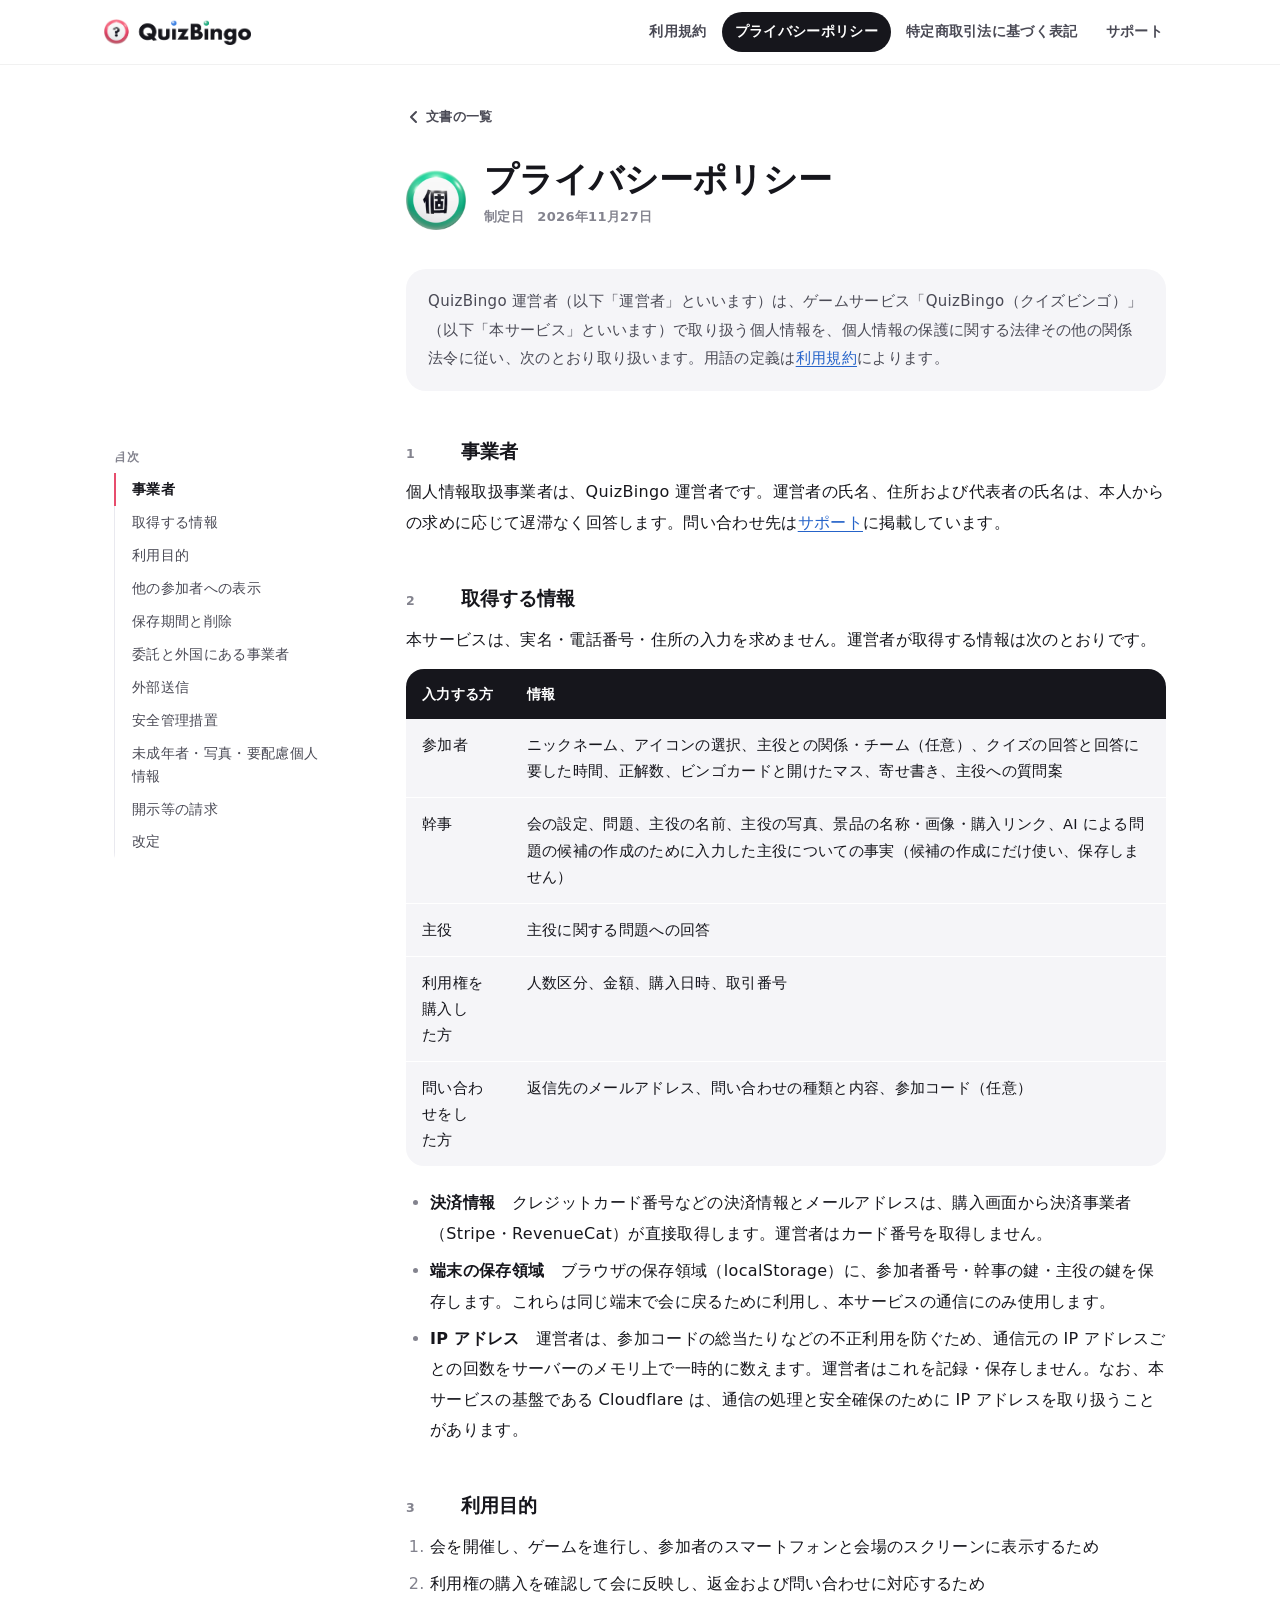
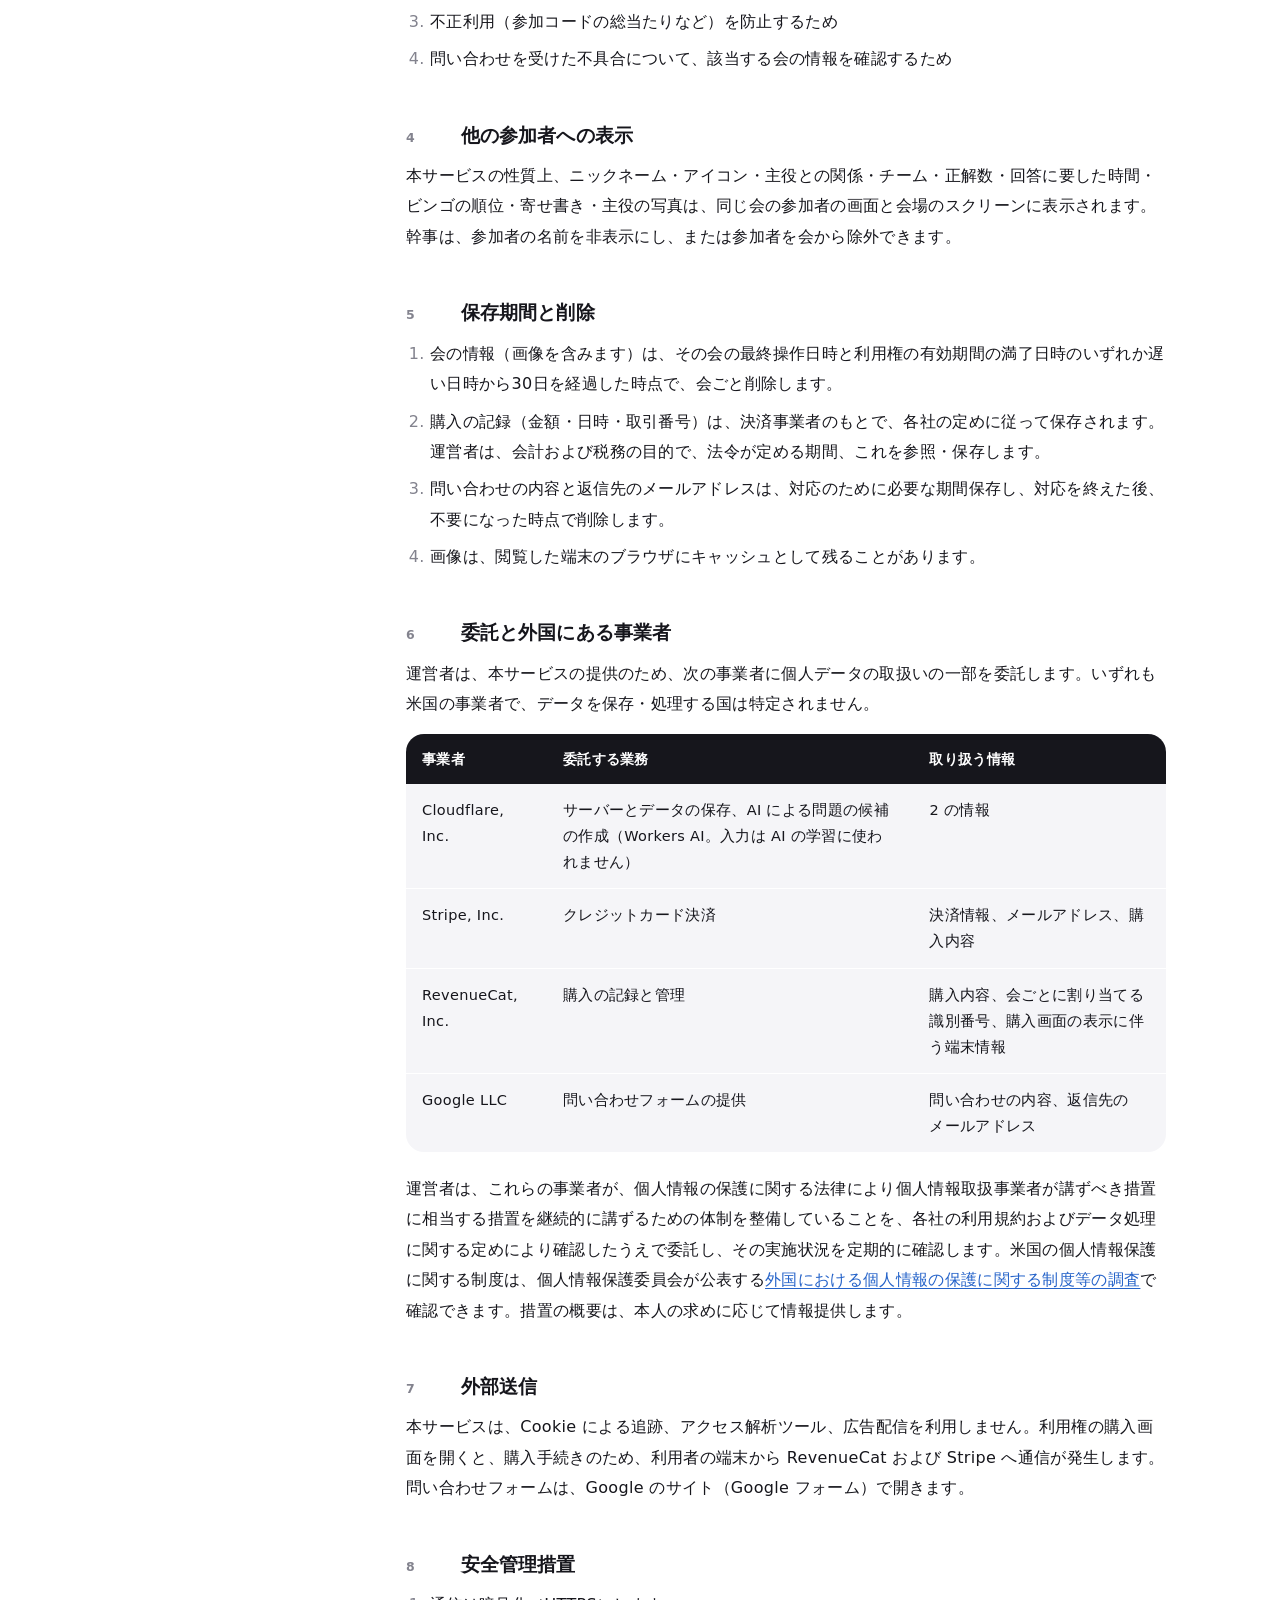
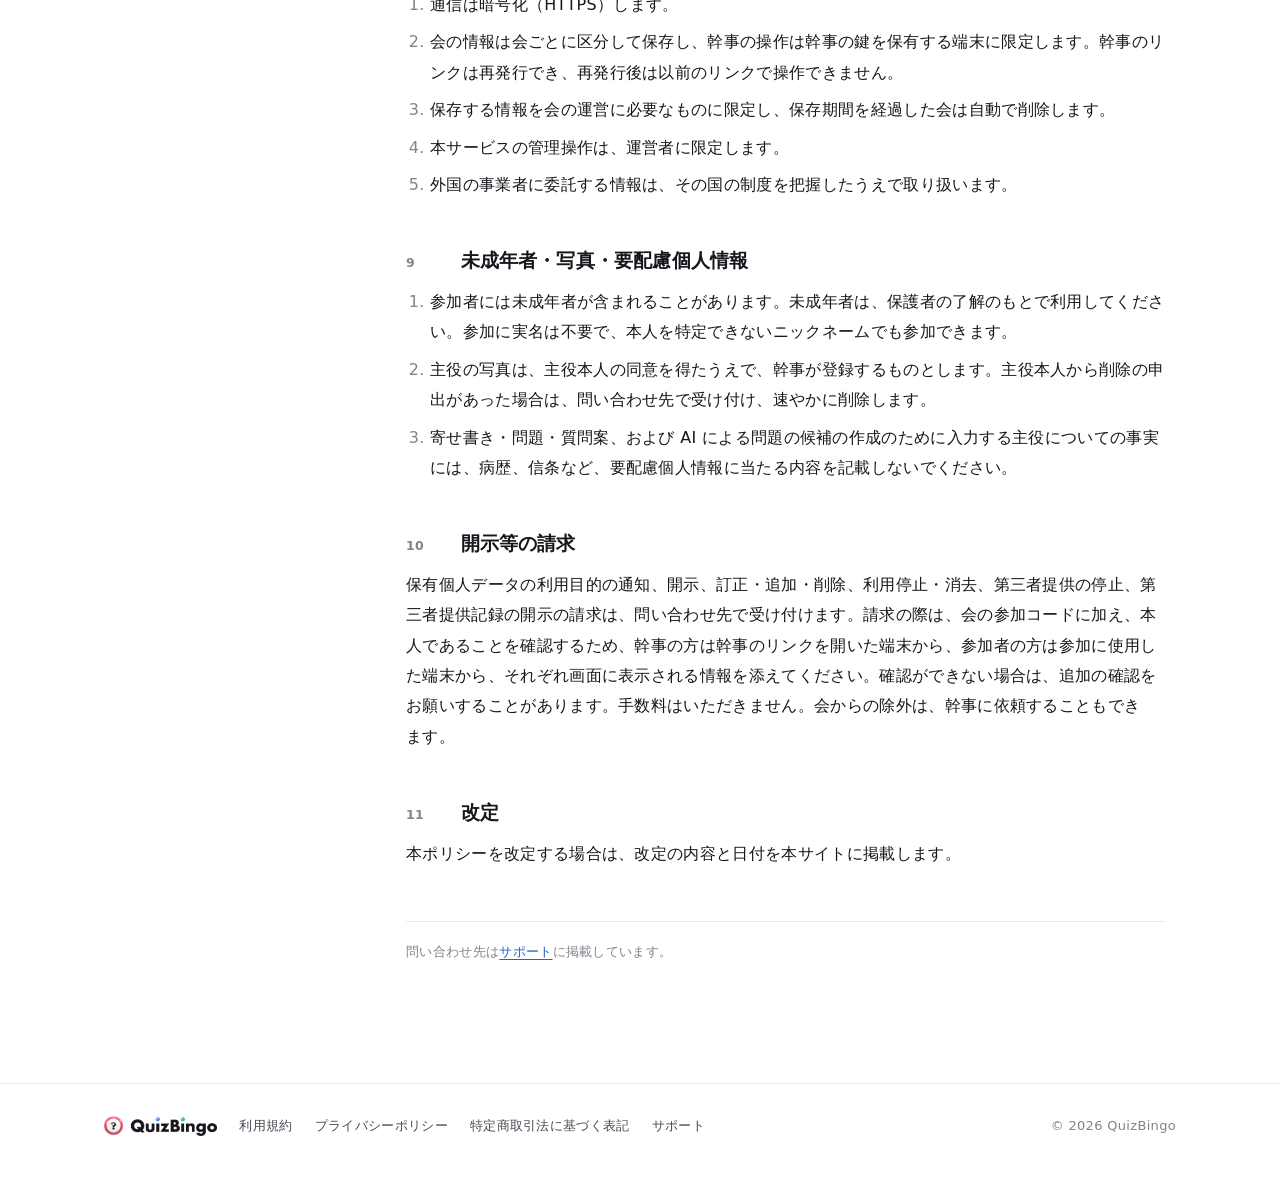
==== commit 50b74f1e: "プライバシーポリシーに、AI による問題の候補の作成（Cloudflare Workers AI。入力は保存しない）を書き足す Co-Authored-By: Claude Opus 5.5 <nor" ====
--- a/privacy.html
+++ b/privacy.html
@@ -44,7 +44,7 @@
 <thead><tr><th>入力する方</th><th>情報</th></tr></thead>
 <tbody>
 <tr><td>参加者</td><td>ニックネーム、アイコンの選択、主役との関係・チーム（任意）、クイズの回答と回答に要した時間、正解数、ビンゴカードと開けたマス、寄せ書き、主役への質問案</td></tr>
-<tr><td>幹事</td><td>会の設定、問題、主役の名前、主役の写真、景品の名称・画像・購入リンク</td></tr>
+<tr><td>幹事</td><td>会の設定、問題、主役の名前、主役の写真、景品の名称・画像・購入リンク、AI による問題の候補の作成のために入力した主役についての事実（候補の作成にだけ使い、保存しません）</td></tr>
 <tr><td>主役</td><td>主役に関する問題への回答</td></tr>
 <tr><td>利用権を購入した方</td><td>人数区分、金額、購入日時、取引番号</td></tr>
 <tr><td>問い合わせをした方</td><td>返信先のメールアドレス、問い合わせの種類と内容、参加コード（任意）</td></tr>
@@ -80,7 +80,7 @@
 <div class="table-scroll"><table>
 <thead><tr><th>事業者</th><th>委託する業務</th><th>取り扱う情報</th></tr></thead>
 <tbody>
-<tr><td>Cloudflare, Inc.</td><td>サーバーとデータの保存</td><td>2 の情報</td></tr>
+<tr><td>Cloudflare, Inc.</td><td>サーバーとデータの保存、AI による問題の候補の作成（Workers AI。入力は AI の学習に使われません）</td><td>2 の情報</td></tr>
 <tr><td>Stripe, Inc.</td><td>クレジットカード決済</td><td>決済情報、メールアドレス、購入内容</td></tr>
 <tr><td>RevenueCat, Inc.</td><td>購入の記録と管理</td><td>購入内容、会ごとに割り当てる識別番号、購入画面の表示に伴う端末情報</td></tr>
 <tr><td>Google LLC</td><td>問い合わせフォームの提供</td><td>問い合わせの内容、返信先のメールアドレス</td></tr>
@@ -104,7 +104,7 @@
 <ol>
 <li>参加者には未成年者が含まれることがあります。未成年者は、保護者の了解のもとで利用してください。参加に実名は不要で、本人を特定できないニックネームでも参加できます。</li>
 <li>主役の写真は、主役本人の同意を得たうえで、幹事が登録するものとします。主役本人から削除の申出があった場合は、問い合わせ先で受け付け、速やかに削除します。</li>
-<li>寄せ書き・問題・質問案には、病歴、信条など、要配慮個人情報に当たる内容を記載しないでください。</li>
+<li>寄せ書き・問題・質問案、および AI による問題の候補の作成のために入力する主役についての事実には、病歴、信条など、要配慮個人情報に当たる内容を記載しないでください。</li>
 </ol>
 
 <h2 id="p10"><span class="no">10</span>開示等の請求</h2>
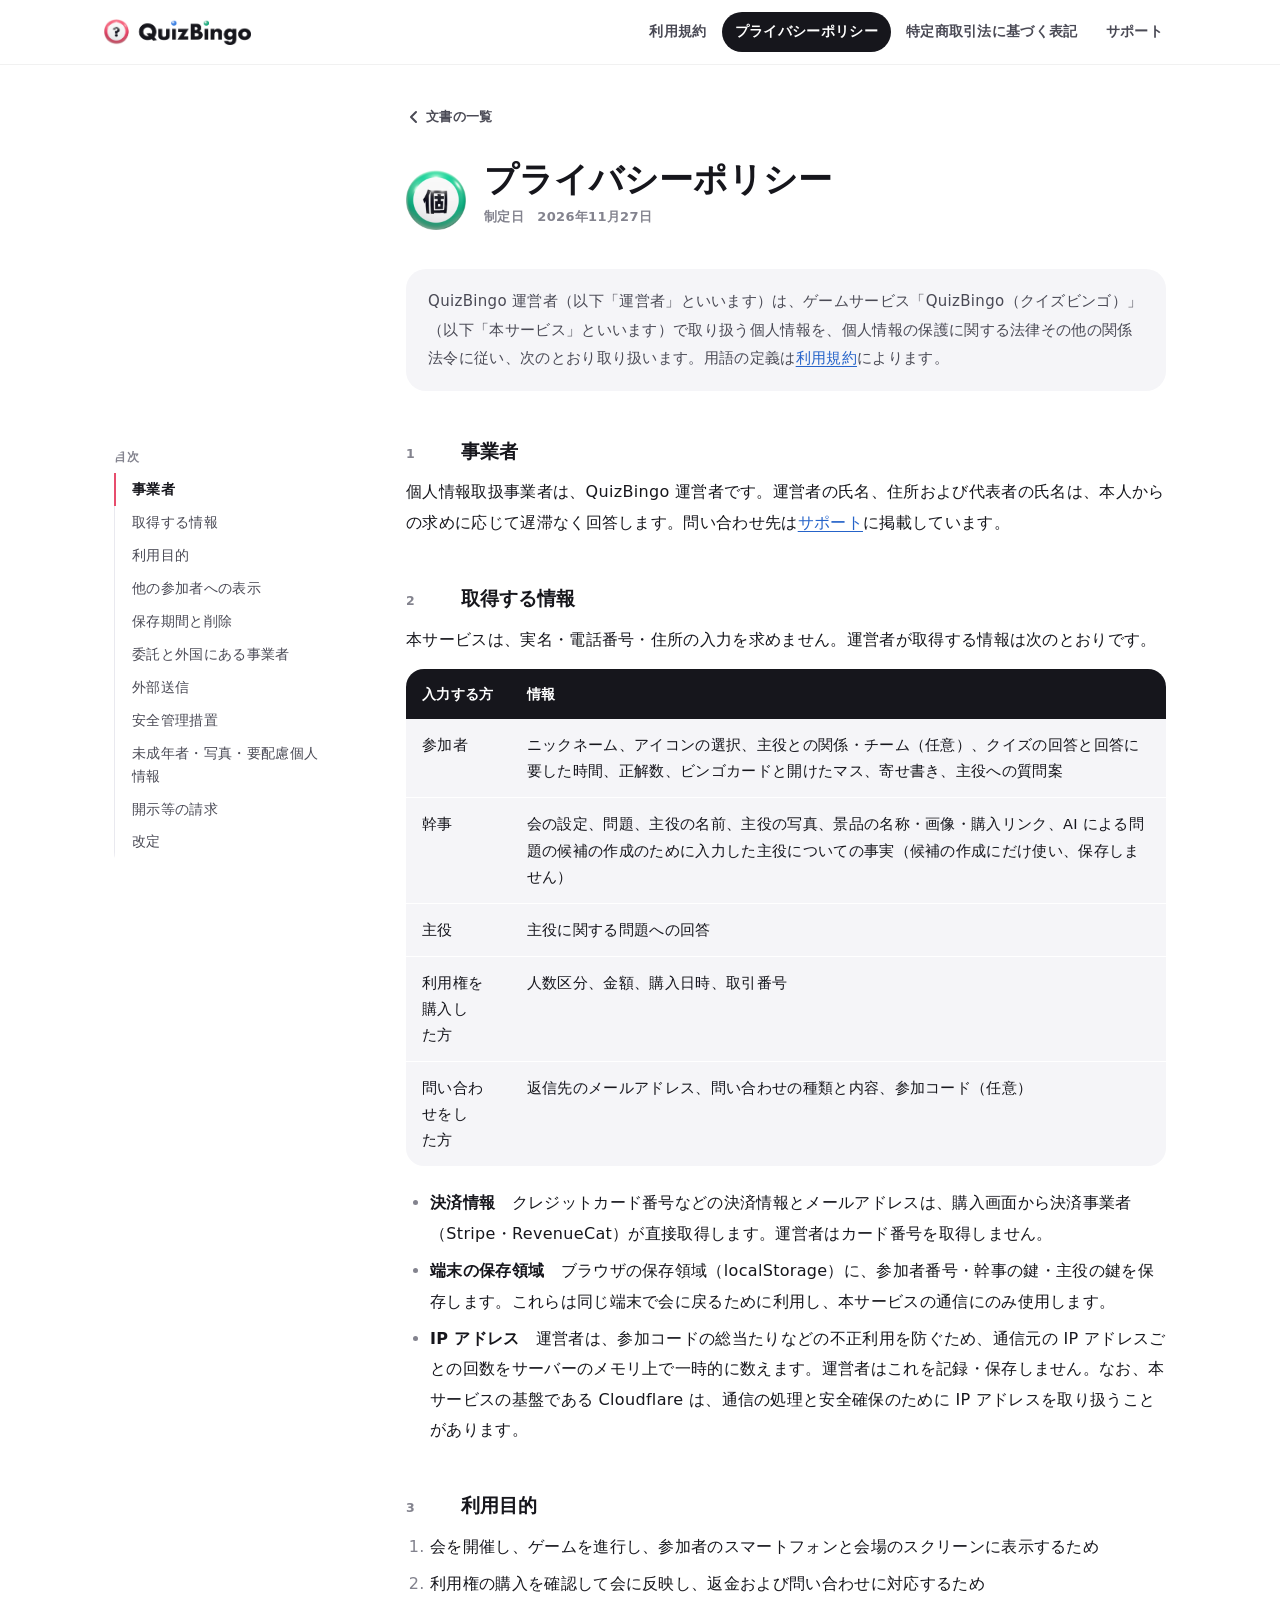
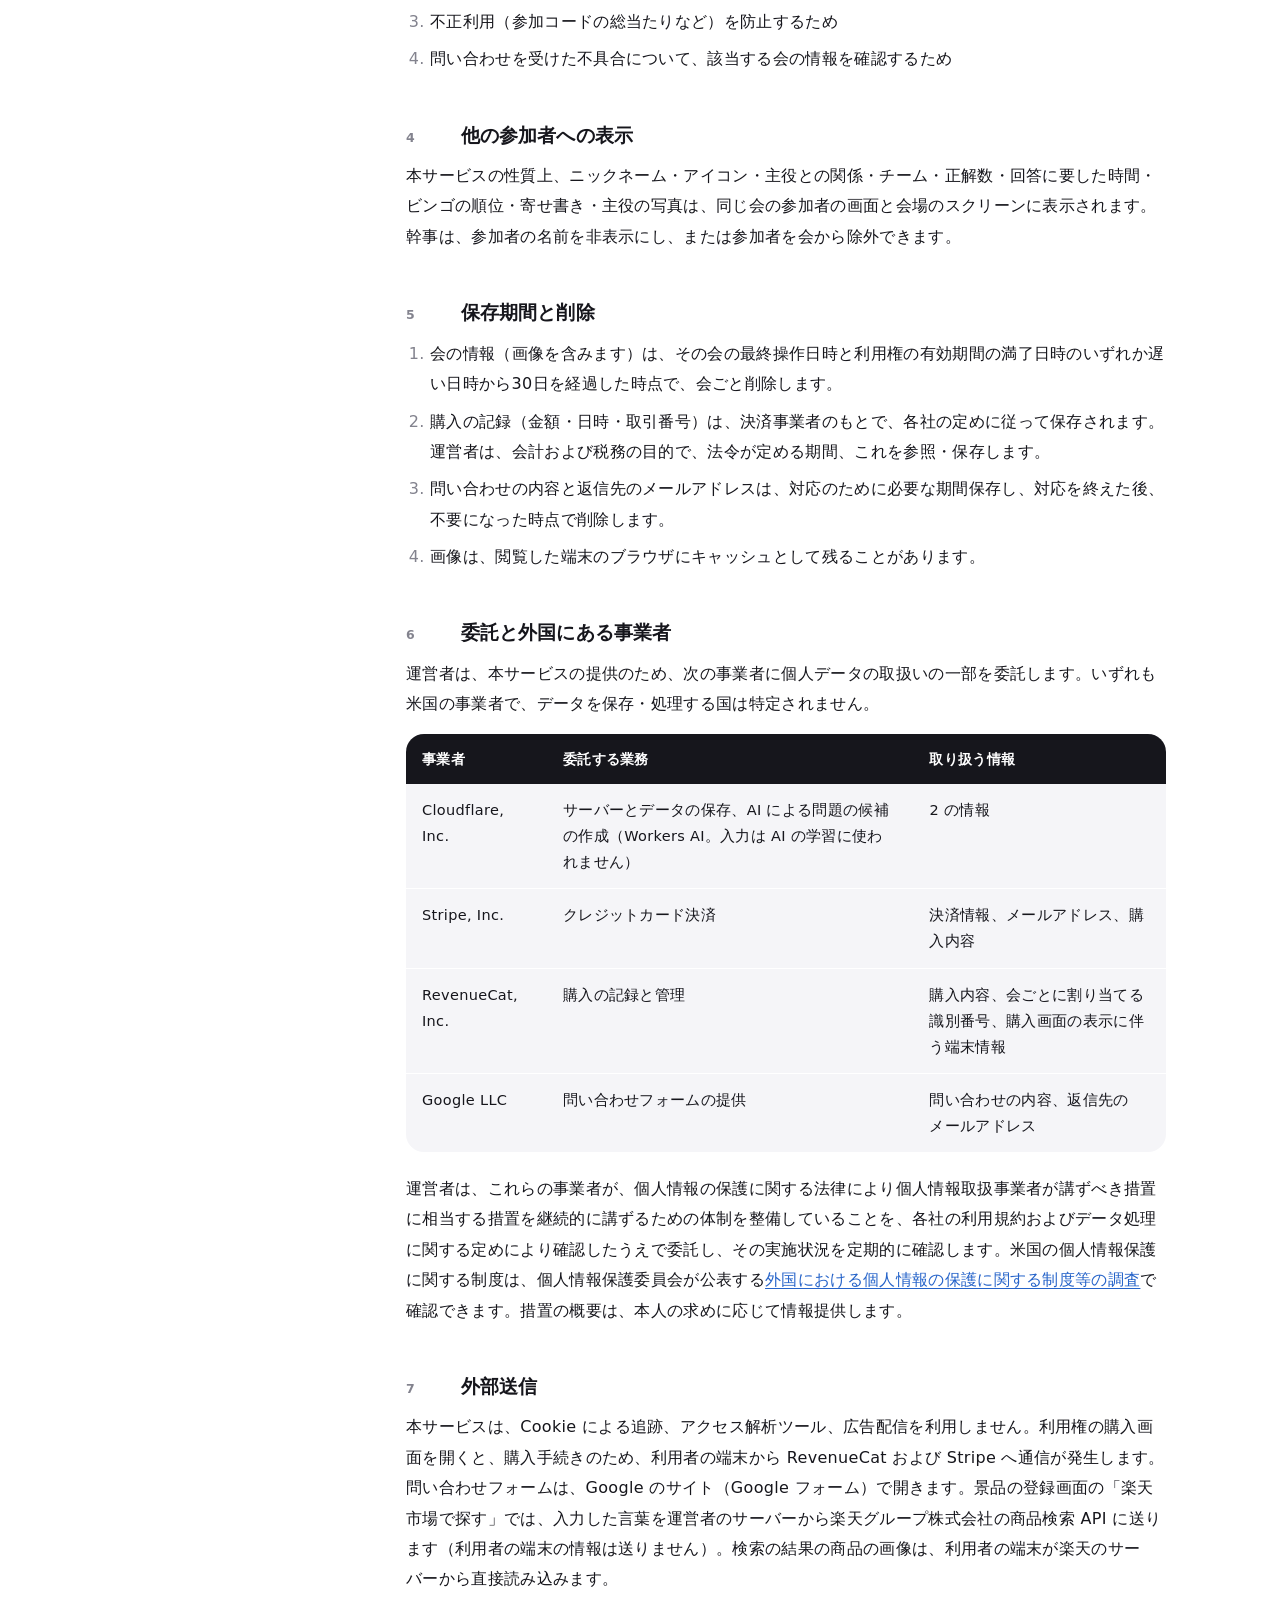
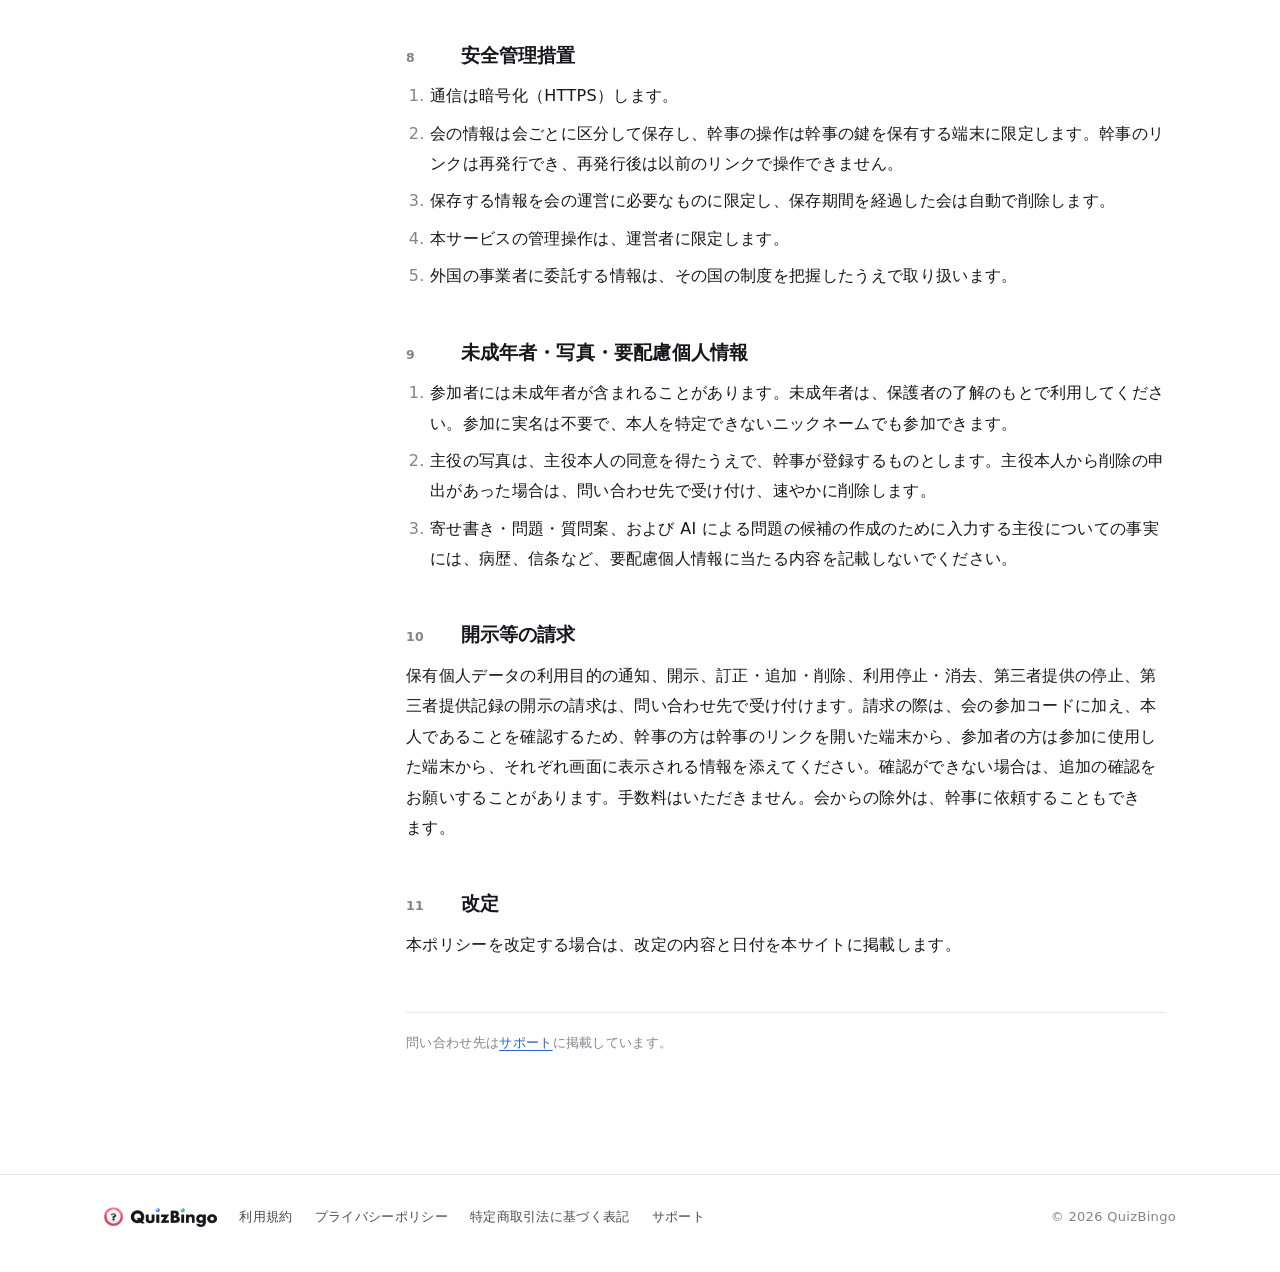
==== commit 414b6d0e: "利用規約に楽天アフィリエイトの紹介料、プライバシーポリシーに楽天への送信（検索の言葉・画像の読み込み）を書き足す Co-Authored-By: Claude Opus 5.5 <noreply@an" ====
--- a/privacy.html
+++ b/privacy.html
@@ -89,7 +89,7 @@
 <p>運営者は、これらの事業者が、個人情報の保護に関する法律により個人情報取扱事業者が講ずべき措置に相当する措置を継続的に講ずるための体制を整備していることを、各社の利用規約およびデータ処理に関する定めにより確認したうえで委託し、その実施状況を定期的に確認します。米国の個人情報保護に関する制度は、個人情報保護委員会が公表する<a href="https://www.ppc.go.jp/personalinfo/legal/kaiseihogohou/#gaikoku" target="_blank" rel="noopener">外国における個人情報の保護に関する制度等の調査</a>で確認できます。措置の概要は、本人の求めに応じて情報提供します。</p>
 
 <h2 id="p7"><span class="no">7</span>外部送信</h2>
-<p>本サービスは、Cookie による追跡、アクセス解析ツール、広告配信を利用しません。利用権の購入画面を開くと、購入手続きのため、利用者の端末から RevenueCat および Stripe へ通信が発生します。問い合わせフォームは、Google のサイト（Google フォーム）で開きます。</p>
+<p>本サービスは、Cookie による追跡、アクセス解析ツール、広告配信を利用しません。利用権の購入画面を開くと、購入手続きのため、利用者の端末から RevenueCat および Stripe へ通信が発生します。問い合わせフォームは、Google のサイト（Google フォーム）で開きます。景品の登録画面の「楽天市場で探す」では、入力した言葉を運営者のサーバーから楽天グループ株式会社の商品検索 API に送ります（利用者の端末の情報は送りません）。検索の結果の商品の画像は、利用者の端末が楽天のサーバーから直接読み込みます。</p>
 
 <h2 id="p8"><span class="no">8</span>安全管理措置</h2>
 <ol>
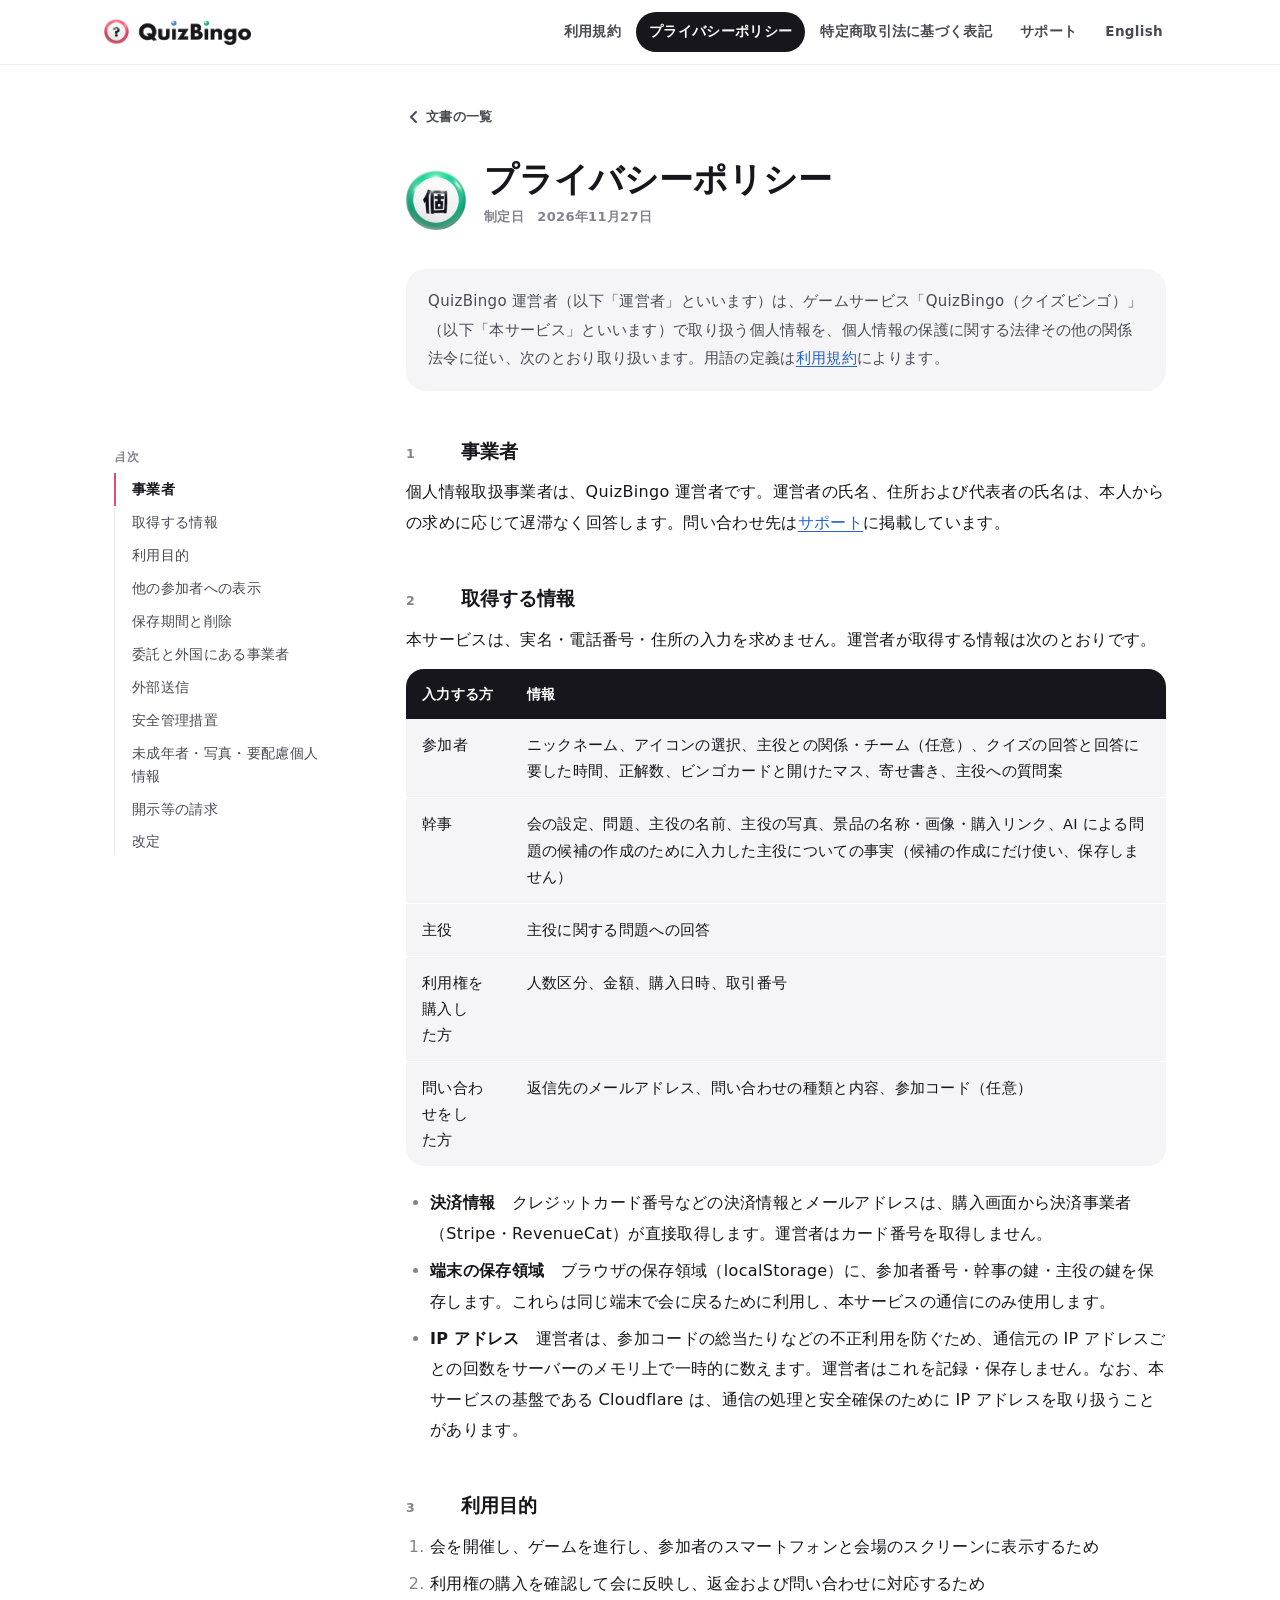
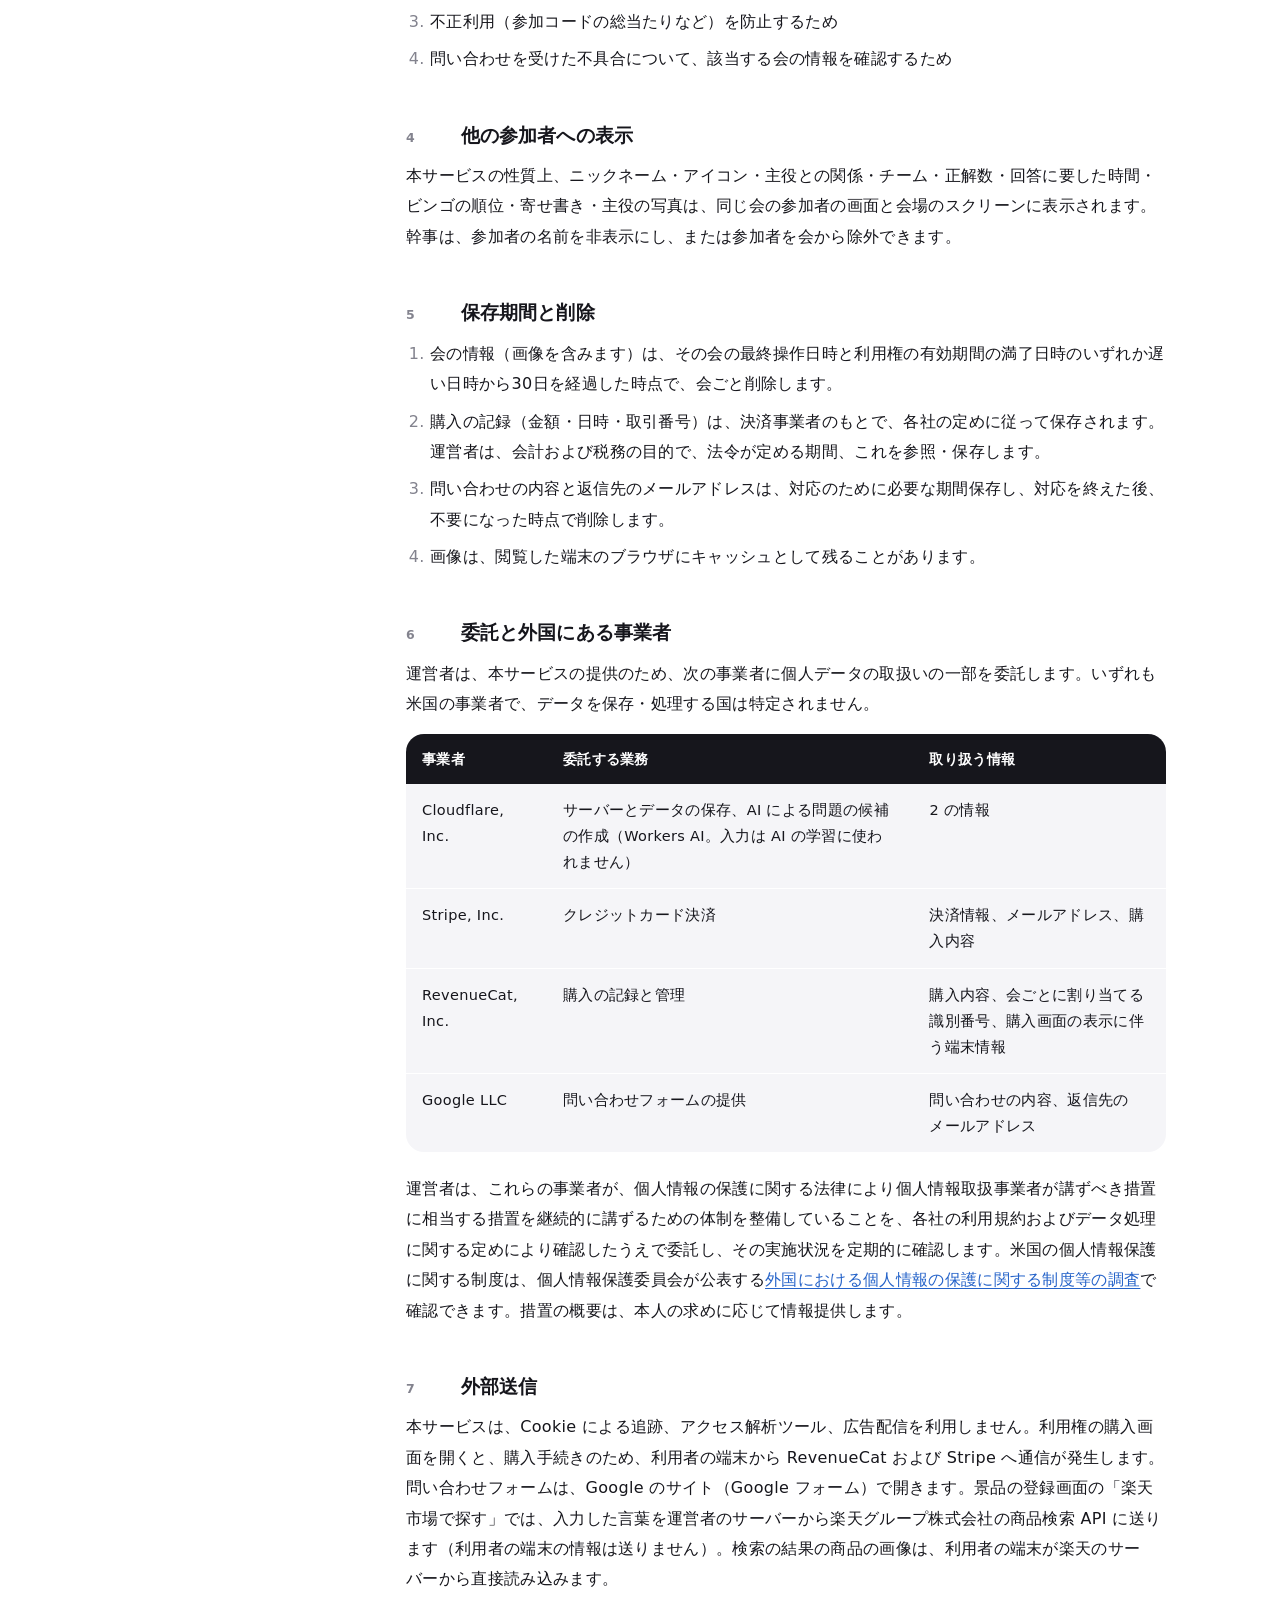
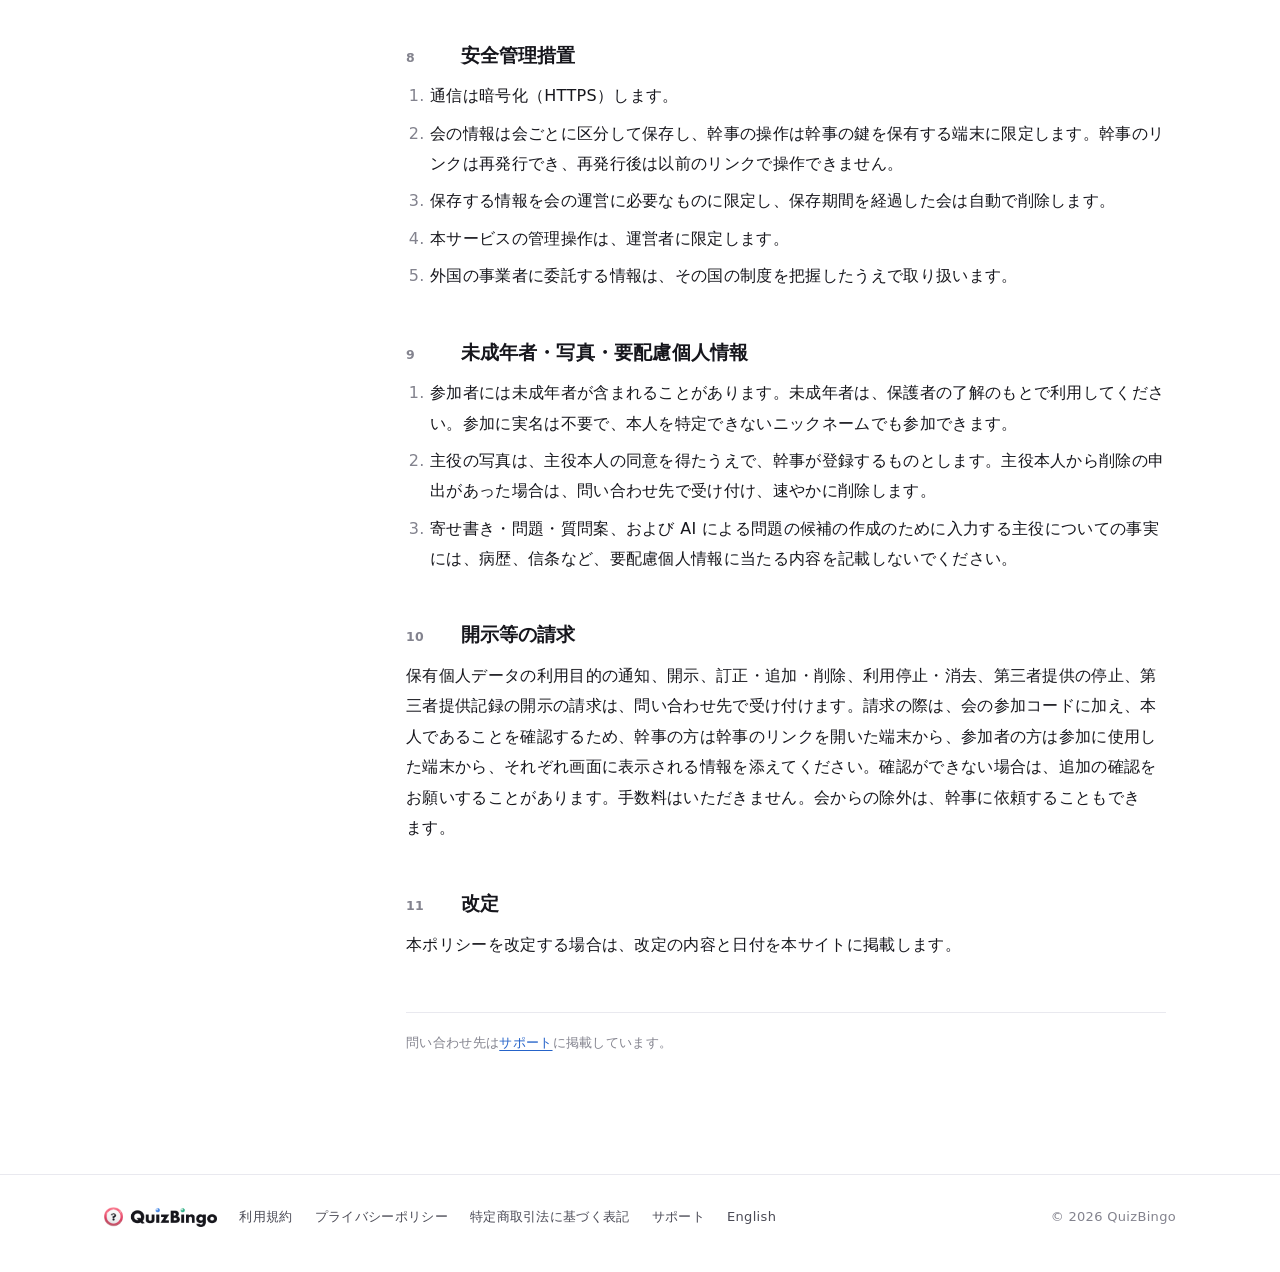
==== commit d1f7a753: "利用規約・プライバシーポリシー・サポートの英語の版を足す - en/ に入口・利用規約・プライバシーポリシー・サポートの英語の版を置く。日本語の版の訳で、冒頭に日本語の版が優先することを書き、日本語の" ====
--- a/privacy.html
+++ b/privacy.html
@@ -5,6 +5,8 @@
 <meta name="viewport" content="width=device-width,initial-scale=1,viewport-fit=cover">
 <title>プライバシーポリシー｜QuizBingo（クイズビンゴ）</title>
 <meta name="description" content="QuizBingo（クイズビンゴ）における個人情報の取扱い。取得する情報、利用目的、保存期間、委託先を定めます。">
+<link rel="alternate" hreflang="ja" href="https://jsakuta.github.io/quizbingo-legal/privacy.html">
+<link rel="alternate" hreflang="en" href="https://jsakuta.github.io/quizbingo-legal/en/privacy.html">
 <link rel="icon" href="assets/icon.png">
 <link rel="apple-touch-icon" href="assets/icon.png">
 <link rel="stylesheet" href="assets/site.css">
@@ -13,7 +15,7 @@
 <body>
 <header class="top"><div class="wrap">
   <a href="./" aria-label="QuizBingo 公式サイト"><img class="logo" src="assets/logo.png" alt="QuizBingo" width="907" height="160"></a>
-  <nav aria-label="文書"><a href="terms.html">利用規約</a><a href="privacy.html" aria-current="page">プライバシーポリシー</a><a href="tokushoho.html">特定商取引法に基づく表記</a><a href="support.html">サポート</a></nav>
+  <nav aria-label="文書"><a href="terms.html">利用規約</a><a href="privacy.html" aria-current="page">プライバシーポリシー</a><a href="tokushoho.html">特定商取引法に基づく表記</a><a href="support.html">サポート</a><a href="en/privacy.html" hreflang="en" lang="en">English</a></nav>
 </div></header>
 
 <main class="doc has-toc">
@@ -119,7 +121,7 @@
 
 <footer class="foot"><div class="wrap">
   <img src="assets/logo.png" alt="QuizBingo" width="907" height="160">
-  <a href="terms.html">利用規約</a><a href="privacy.html">プライバシーポリシー</a><a href="tokushoho.html">特定商取引法に基づく表記</a><a href="support.html">サポート</a>
+  <a href="terms.html">利用規約</a><a href="privacy.html">プライバシーポリシー</a><a href="tokushoho.html">特定商取引法に基づく表記</a><a href="support.html">サポート</a><a href="en/privacy.html" hreflang="en" lang="en">English</a>
   <span class="copy">© 2026 QuizBingo</span>
 </div></footer>
 </body>
--- a/assets/site.css
+++ b/assets/site.css
@@ -152,3 +152,11 @@
   .doc a{color:#000}
   .doc h2{break-after:avoid}
 }
+
+/* 英語の版（en/。全世界の計画 L8）。書体は端末の文字にし、行の高さと字間を和文向けの値から戻す */
+:root:lang(en){--f:-apple-system,BlinkMacSystemFont,"SF Pro Text","Helvetica Neue",system-ui,sans-serif}
+html:lang(en) body{line-height:1.65;letter-spacing:0;line-break:auto}
+html:lang(en) .hero .lead{line-height:1.6}
+html:lang(en) .hero h1 small{letter-spacing:.06em}
+/* 訳であることと、日本語の版が優先することの断り */
+.doc .translation{font-size:13.5px;color:var(--ink2);border:1px solid var(--line);border-radius:16px;padding:12px 18px;margin:0 0 12px}
